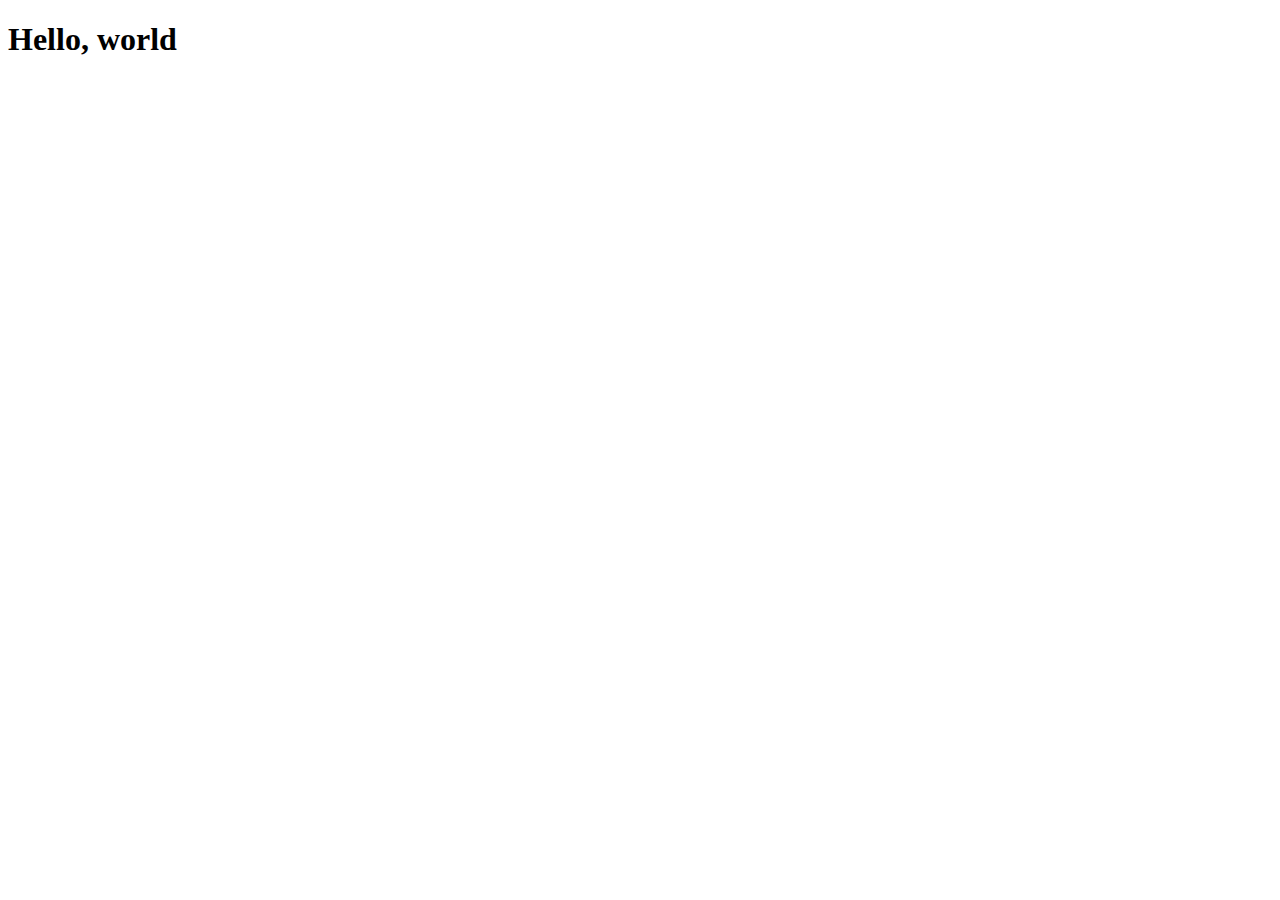
==== homepage.html @ e4113a8f "[HTML] homepage (#1) - First commit" ====
<!DOCTYPE html>
<html lang="en">
	<head>
		<meta charset="UTF-8" />
		<meta name="viewport" content="width=device-width, initial-scale=1.0" />
		<title>Homepage - REST Countries API Challenge</title>
	</head>
	<body>
		<h1>Hello, world</h1>
	</body>
</html>
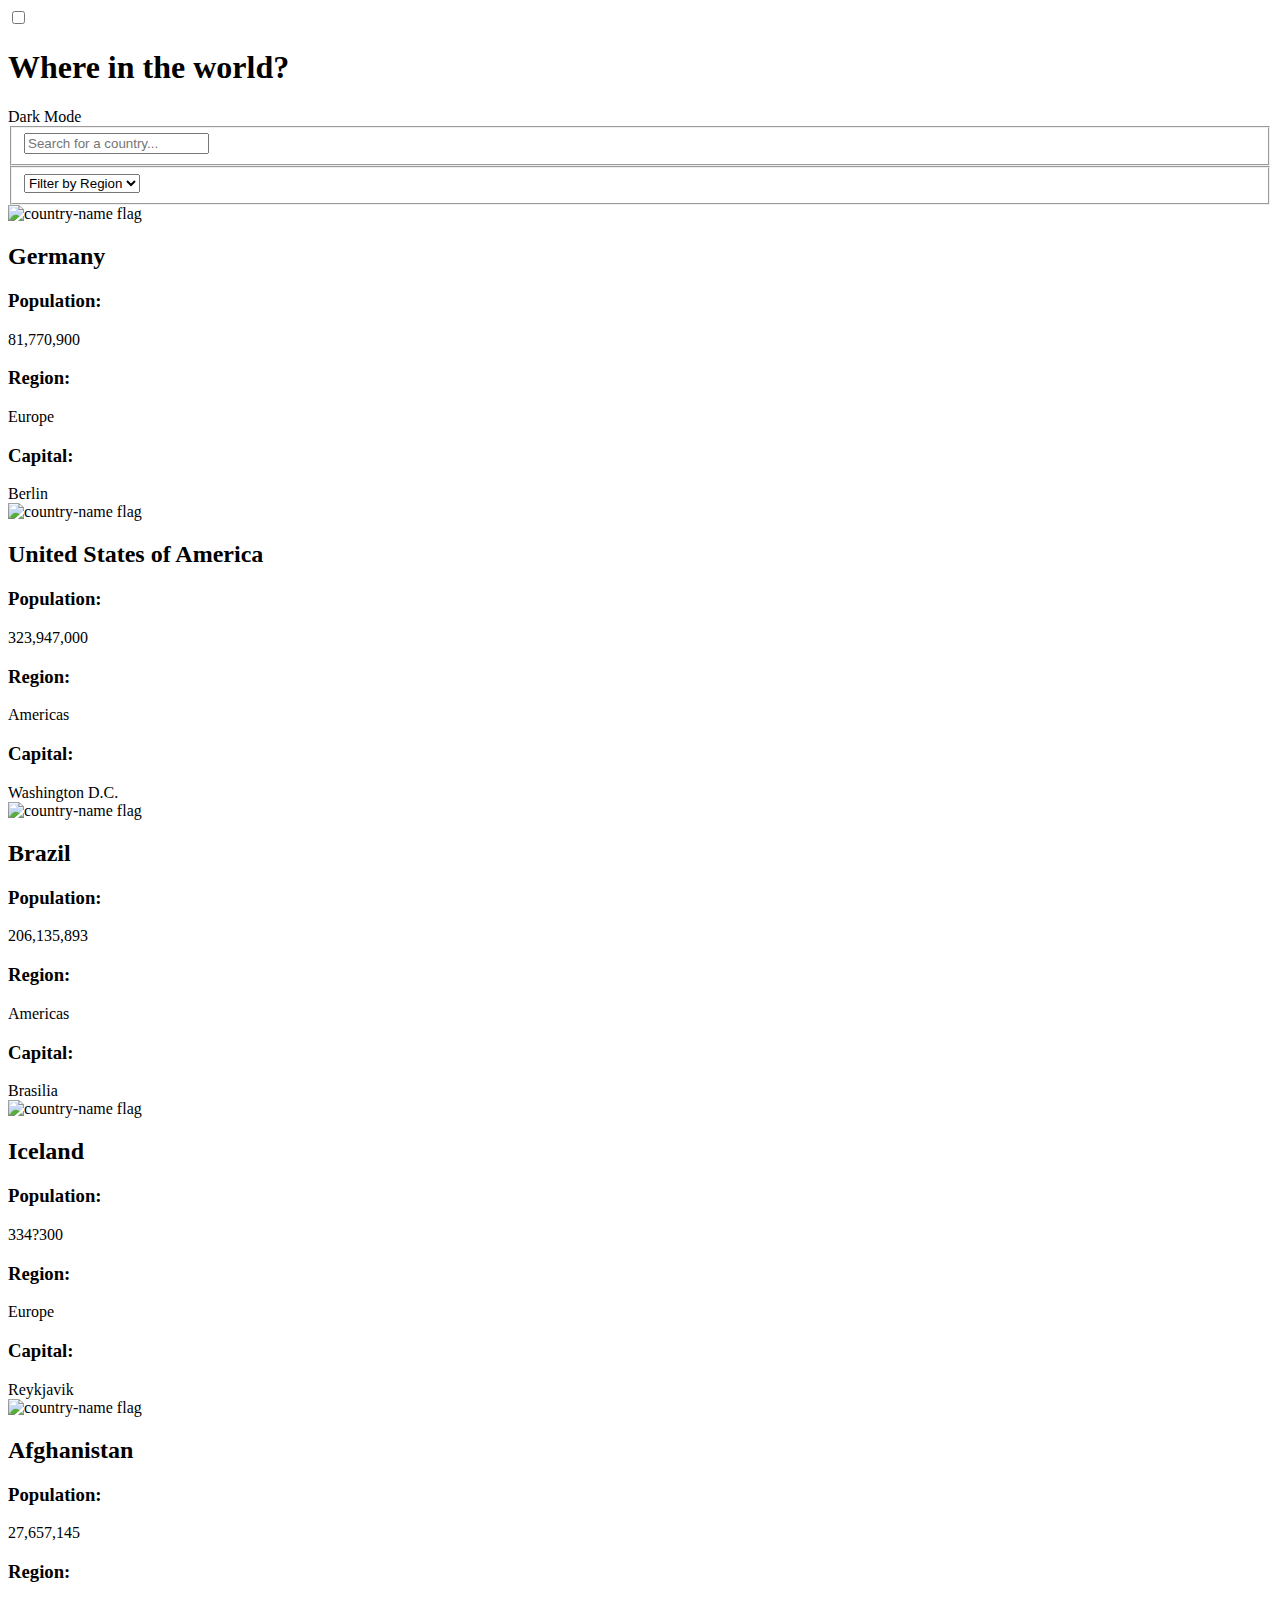
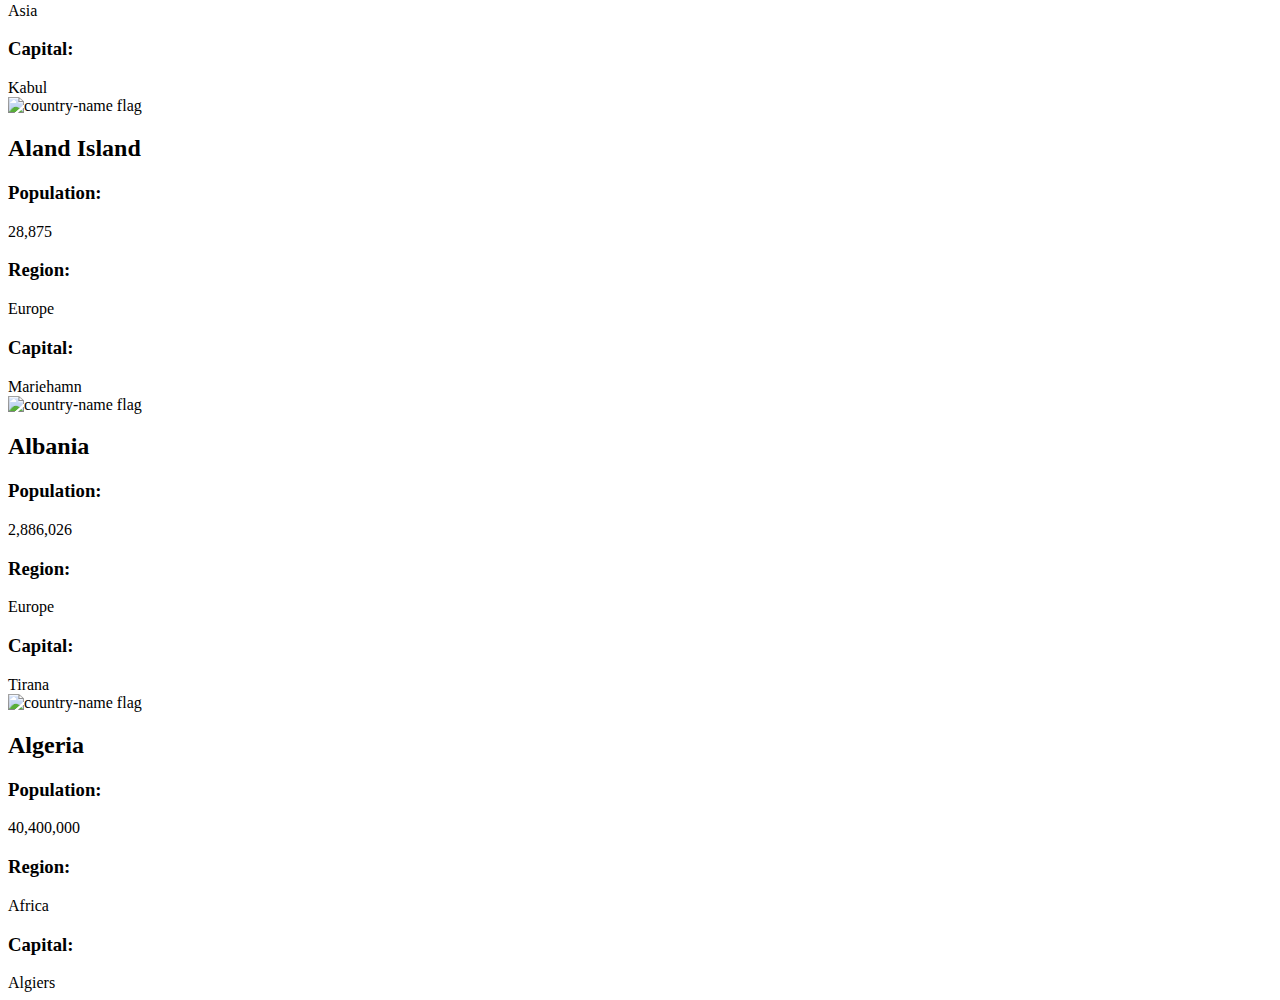
==== commit ff8aaf97: "[HTML] homepage (#1) - Basic structure" ====
--- a/homepage.html
+++ b/homepage.html
@@ -4,8 +4,218 @@
 		<meta charset="UTF-8" />
 		<meta name="viewport" content="width=device-width, initial-scale=1.0" />
 		<title>Homepage - REST Countries API Challenge</title>
+		<link
+			rel="stylesheet"
+			href="https://use.fontawesome.com/releases/v5.15.1/css/all.css"
+			integrity="sha384-vp86vTRFVJgpjF9jiIGPEEqYqlDwgyBgEF109VFjmqGmIY/Y4HV4d3Gp2irVfcrp"
+			crossorigin="anonymous"
+		/>
 	</head>
 	<body>
-		<h1>Hello, world</h1>
+		<input type="checkbox" name="theme" id="theme" />
+		<header>
+			<h1>Where in the world?</h1>
+			<span>
+				<label for="theme">
+					<i class="fas fa-moon"></i>
+					<i class="far fa-moon"></i>
+					Dark Mode
+				</label>
+			</span>
+		</header>
+
+		<main>
+			<form class="actions">
+				<fieldset class="actions__search">
+					<label for="search">
+						<i class="fas fa-search"></i>
+					</label>
+					<input
+						type="search"
+						placeholder="Search for a country..."
+					/>
+				</fieldset>
+				<fieldset class="actions__filter">
+					<select name="region">
+						<option value="" selected>Filter by Region</option>
+						<option value="africa">Africa</option>
+						<option value="america">America</option>
+						<option value="asia">Asia</option>
+						<option value="europe">Europe</option>
+						<option value="oceania">Oceania</option>
+					</select>
+				</fieldset>
+			</form>
+
+			<section class="countries">
+				<div class="country__container">
+					<img src="" alt="country-name flag" class="country__flag" />
+					<div class="country__details">
+						<h2 class="country__name">Germany</h2>
+						<div class="country__info__container">
+							<span class="country__info population">
+								<h3>Population:</h3>
+								81,770,900
+							</span>
+							<span class="country__info region">
+								<h3>Region:</h3>
+								Europe
+							</span>
+							<span class="country__info capital">
+								<h3>Capital:</h3>
+								Berlin
+							</span>
+						</div>
+					</div>
+				</div>
+
+				<div class="country__container">
+					<img src="" alt="country-name flag" class="country__flag" />
+					<div class="country__details">
+						<h2 class="country__name">United States of America</h2>
+						<div class="country__info__container">
+							<span class="country__info population">
+								<h3>Population:</h3>
+								323,947,000
+							</span>
+							<span class="country__info region">
+								<h3>Region:</h3>
+								Americas
+							</span>
+							<span class="country__info capital">
+								<h3>Capital:</h3>
+								Washington D.C.
+							</span>
+						</div>
+					</div>
+				</div>
+
+				<div class="country__container">
+					<img src="" alt="country-name flag" class="country__flag" />
+					<div class="country__details">
+						<h2 class="country__name">Brazil</h2>
+						<div class="country__info__container">
+							<span class="country__info population">
+								<h3>Population:</h3>
+								206,135,893
+							</span>
+							<span class="country__info region">
+								<h3>Region:</h3>
+								Americas
+							</span>
+							<span class="country__info capital">
+								<h3>Capital:</h3>
+								Brasilia
+							</span>
+						</div>
+					</div>
+				</div>
+
+				<div class="country__container">
+					<img src="" alt="country-name flag" class="country__flag" />
+					<div class="country__details">
+						<h2 class="country__name">Iceland</h2>
+						<div class="country__info__container">
+							<span class="country__info population">
+								<h3>Population:</h3>
+								334?300
+							</span>
+							<span class="country__info region">
+								<h3>Region:</h3>
+								Europe
+							</span>
+							<span class="country__info capital">
+								<h3>Capital:</h3>
+								Reykjavik
+							</span>
+						</div>
+					</div>
+				</div>
+
+				<div class="country__container">
+					<img src="" alt="country-name flag" class="country__flag" />
+					<div class="country__details">
+						<h2 class="country__name">Afghanistan</h2>
+						<div class="country__info__container">
+							<span class="country__info population">
+								<h3>Population:</h3>
+								27,657,145
+							</span>
+							<span class="country__info region">
+								<h3>Region:</h3>
+								Asia
+							</span>
+							<span class="country__info capital">
+								<h3>Capital:</h3>
+								Kabul
+							</span>
+						</div>
+					</div>
+				</div>
+
+				<div class="country__container">
+					<img src="" alt="country-name flag" class="country__flag" />
+					<div class="country__details">
+						<h2 class="country__name">Aland Island</h2>
+						<div class="country__info__container">
+							<span class="country__info population">
+								<h3>Population:</h3>
+								28,875
+							</span>
+							<span class="country__info region">
+								<h3>Region:</h3>
+								Europe
+							</span>
+							<span class="country__info capital">
+								<h3>Capital:</h3>
+								Mariehamn
+							</span>
+						</div>
+					</div>
+				</div>
+
+				<div class="country__container">
+					<img src="" alt="country-name flag" class="country__flag" />
+					<div class="country__details">
+						<h2 class="country__name">Albania</h2>
+						<div class="country__info__container">
+							<span class="country__info population">
+								<h3>Population:</h3>
+								2,886,026
+							</span>
+							<span class="country__info region">
+								<h3>Region:</h3>
+								Europe
+							</span>
+							<span class="country__info capital">
+								<h3>Capital:</h3>
+								Tirana
+							</span>
+						</div>
+					</div>
+				</div>
+
+				<div class="country__container">
+					<img src="" alt="country-name flag" class="country__flag" />
+					<div class="country__details">
+						<h2 class="country__name">Algeria</h2>
+						<div class="country__info__container">
+							<span class="country__info population">
+								<h3>Population:</h3>
+								40,400,000
+							</span>
+							<span class="country__info region">
+								<h3>Region:</h3>
+								Africa
+							</span>
+							<span class="country__info capital">
+								<h3>Capital:</h3>
+								Algiers
+							</span>
+						</div>
+					</div>
+				</div>
+			</section>
+		</main>
 	</body>
 </html>
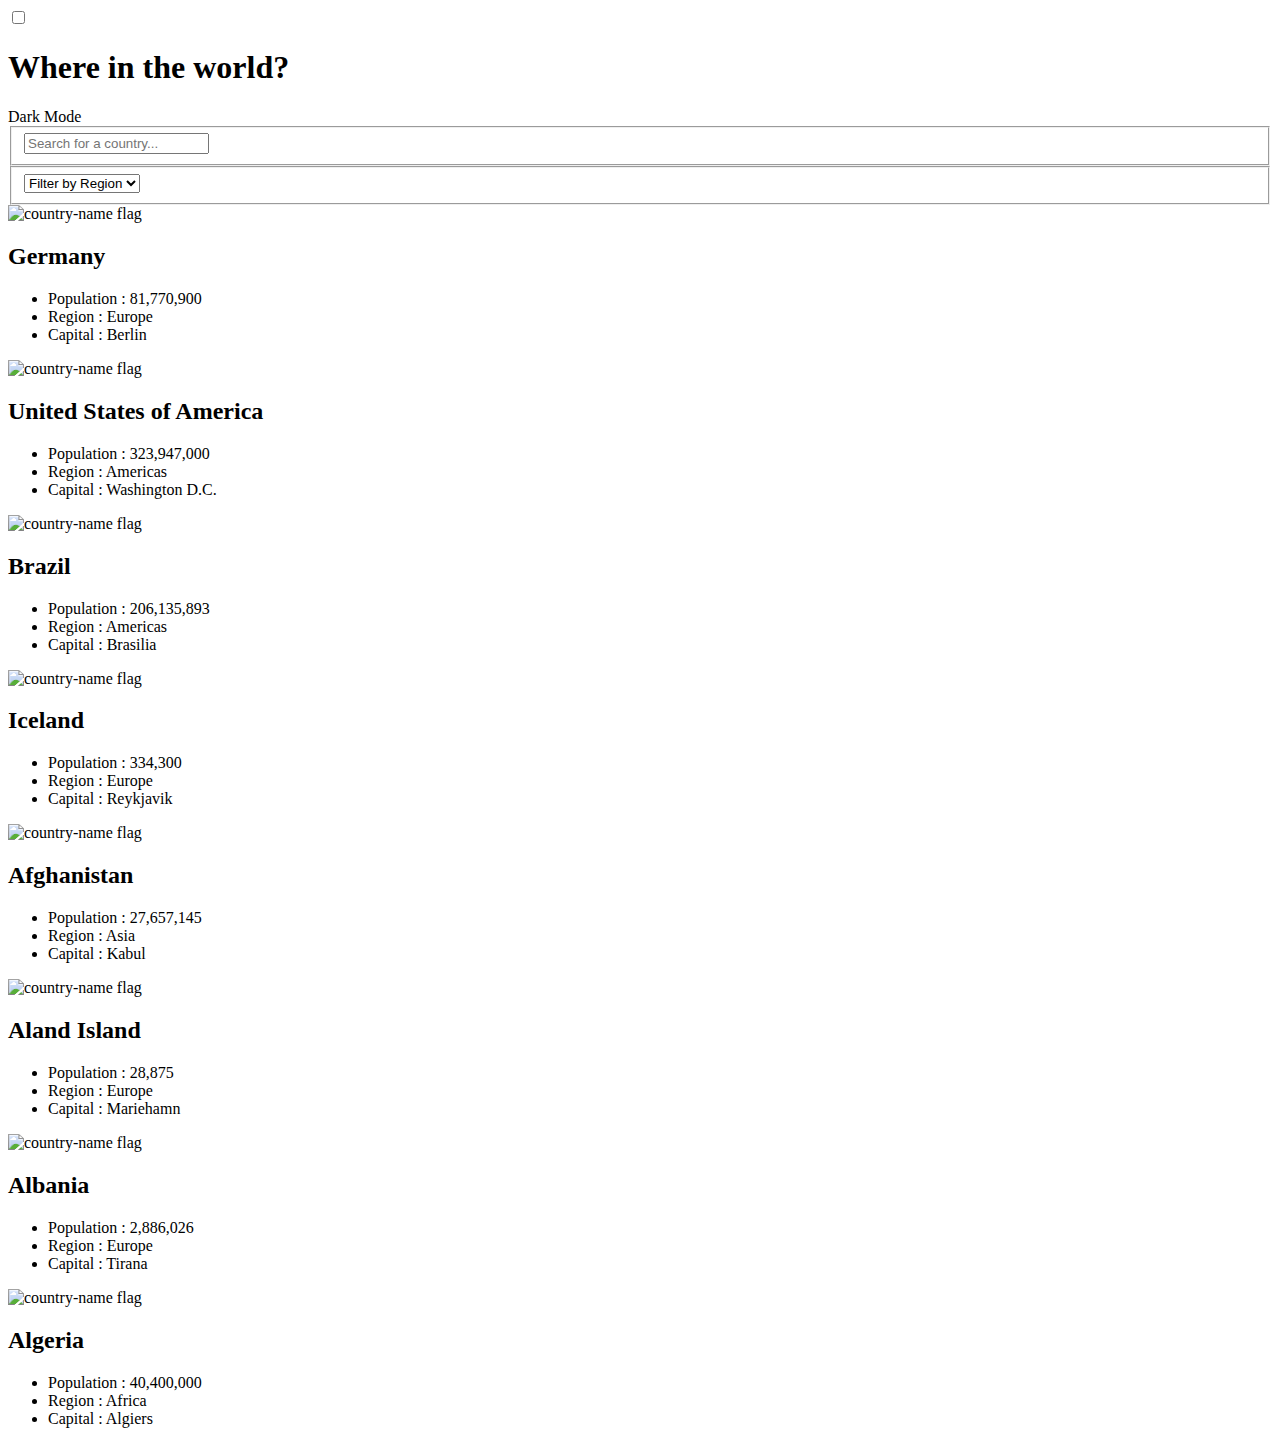
==== commit 3ab516fc: "[HTML] homepage (#1) - Fix issues and add consistency in html elements" ====
--- a/homepage.html
+++ b/homepage.html
@@ -52,20 +52,18 @@
 					<img src="" alt="country-name flag" class="country__flag" />
 					<div class="country__details">
 						<h2 class="country__name">Germany</h2>
-						<div class="country__info__container">
-							<span class="country__info population">
-								<h3>Population:</h3>
+						<ul class="country__info__list">
+							<li class="country__info population">
+								<span class="subtitle">Population :</span>
 								81,770,900
-							</span>
-							<span class="country__info region">
-								<h3>Region:</h3>
-								Europe
-							</span>
-							<span class="country__info capital">
-								<h3>Capital:</h3>
-								Berlin
-							</span>
-						</div>
+							</li>
+							<li class="country__info region">
+								<span class="subtitle">Region :</span> Europe
+							</li>
+							<li class="country__info capital">
+								<span class="subtitle">Capital :</span> Berlin
+							</li>
+						</ul>
 					</div>
 				</div>
 
@@ -73,20 +71,19 @@
 					<img src="" alt="country-name flag" class="country__flag" />
 					<div class="country__details">
 						<h2 class="country__name">United States of America</h2>
-						<div class="country__info__container">
-							<span class="country__info population">
-								<h3>Population:</h3>
+						<ul class="country__info__list">
+							<li class="country__info population">
+								<span class="subtitle">Population :</span>
 								323,947,000
-							</span>
-							<span class="country__info region">
-								<h3>Region:</h3>
-								Americas
-							</span>
-							<span class="country__info capital">
-								<h3>Capital:</h3>
+							</li>
+							<li class="country__info region">
+								<span class="subtitle">Region :</span> Americas
+							</li>
+							<li class="country__info capital">
+								<span class="subtitle">Capital :</span>
 								Washington D.C.
-							</span>
-						</div>
+							</li>
+						</ul>
 					</div>
 				</div>
 
@@ -94,20 +91,18 @@
 					<img src="" alt="country-name flag" class="country__flag" />
 					<div class="country__details">
 						<h2 class="country__name">Brazil</h2>
-						<div class="country__info__container">
-							<span class="country__info population">
-								<h3>Population:</h3>
+						<ul class="country__info__list">
+							<li class="country__info population">
+								<span class="subtitle">Population :</span>
 								206,135,893
-							</span>
-							<span class="country__info region">
-								<h3>Region:</h3>
-								Americas
-							</span>
-							<span class="country__info capital">
-								<h3>Capital:</h3>
-								Brasilia
-							</span>
-						</div>
+							</li>
+							<li class="country__info region">
+								<span class="subtitle">Region :</span> Americas
+							</li>
+							<li class="country__info capital">
+								<span class="subtitle">Capital :</span> Brasilia
+							</li>
+						</ul>
 					</div>
 				</div>
 
@@ -115,20 +110,19 @@
 					<img src="" alt="country-name flag" class="country__flag" />
 					<div class="country__details">
 						<h2 class="country__name">Iceland</h2>
-						<div class="country__info__container">
-							<span class="country__info population">
-								<h3>Population:</h3>
-								334?300
-							</span>
-							<span class="country__info region">
-								<h3>Region:</h3>
-								Europe
-							</span>
-							<span class="country__info capital">
-								<h3>Capital:</h3>
+						<ul class="country__info__list">
+							<li class="country__info population">
+								<span class="subtitle">Population :</span>
+								334,300
+							</li>
+							<li class="country__info region">
+								<span class="subtitle">Region :</span> Europe
+							</li>
+							<li class="country__info capital">
+								<span class="subtitle">Capital :</span>
 								Reykjavik
-							</span>
-						</div>
+							</li>
+						</ul>
 					</div>
 				</div>
 
@@ -136,20 +130,18 @@
 					<img src="" alt="country-name flag" class="country__flag" />
 					<div class="country__details">
 						<h2 class="country__name">Afghanistan</h2>
-						<div class="country__info__container">
-							<span class="country__info population">
-								<h3>Population:</h3>
+						<ul class="country__info__list">
+							<li class="country__info population">
+								<span class="subtitle">Population :</span>
 								27,657,145
-							</span>
-							<span class="country__info region">
-								<h3>Region:</h3>
-								Asia
-							</span>
-							<span class="country__info capital">
-								<h3>Capital:</h3>
-								Kabul
-							</span>
-						</div>
+							</li>
+							<li class="country__info region">
+								<span class="subtitle">Region :</span> Asia
+							</li>
+							<li class="country__info capital">
+								<span class="subtitle">Capital :</span> Kabul
+							</li>
+						</ul>
 					</div>
 				</div>
 
@@ -157,20 +149,19 @@
 					<img src="" alt="country-name flag" class="country__flag" />
 					<div class="country__details">
 						<h2 class="country__name">Aland Island</h2>
-						<div class="country__info__container">
-							<span class="country__info population">
-								<h3>Population:</h3>
+						<ul class="country__info__list">
+							<li class="country__info population">
+								<span class="subtitle">Population :</span>
 								28,875
-							</span>
-							<span class="country__info region">
-								<h3>Region:</h3>
-								Europe
-							</span>
-							<span class="country__info capital">
-								<h3>Capital:</h3>
+							</li>
+							<li class="country__info region">
+								<span class="subtitle">Region :</span> Europe
+							</li>
+							<li class="country__info capital">
+								<span class="subtitle">Capital :</span>
 								Mariehamn
-							</span>
-						</div>
+							</li>
+						</ul>
 					</div>
 				</div>
 
@@ -178,20 +169,18 @@
 					<img src="" alt="country-name flag" class="country__flag" />
 					<div class="country__details">
 						<h2 class="country__name">Albania</h2>
-						<div class="country__info__container">
-							<span class="country__info population">
-								<h3>Population:</h3>
+						<ul class="country__info__list">
+							<li class="country__info population">
+								<span class="subtitle">Population :</span>
 								2,886,026
-							</span>
-							<span class="country__info region">
-								<h3>Region:</h3>
-								Europe
-							</span>
-							<span class="country__info capital">
-								<h3>Capital:</h3>
-								Tirana
-							</span>
-						</div>
+							</li>
+							<li class="country__info region">
+								<span class="subtitle">Region :</span> Europe
+							</li>
+							<li class="country__info capital">
+								<span class="subtitle">Capital :</span> Tirana
+							</li>
+						</ul>
 					</div>
 				</div>
 
@@ -199,20 +188,18 @@
 					<img src="" alt="country-name flag" class="country__flag" />
 					<div class="country__details">
 						<h2 class="country__name">Algeria</h2>
-						<div class="country__info__container">
-							<span class="country__info population">
-								<h3>Population:</h3>
+						<ul class="country__info__list">
+							<li class="country__info population">
+								<span class="subtitle">Population :</span>
 								40,400,000
-							</span>
-							<span class="country__info region">
-								<h3>Region:</h3>
-								Africa
-							</span>
-							<span class="country__info capital">
-								<h3>Capital:</h3>
-								Algiers
-							</span>
-						</div>
+							</li>
+							<li class="country__info region">
+								<span class="subtitle">Region :</span> Africa
+							</li>
+							<li class="country__info capital">
+								<span class="subtitle">Capital :</span> Algiers
+							</li>
+						</ul>
 					</div>
 				</div>
 			</section>
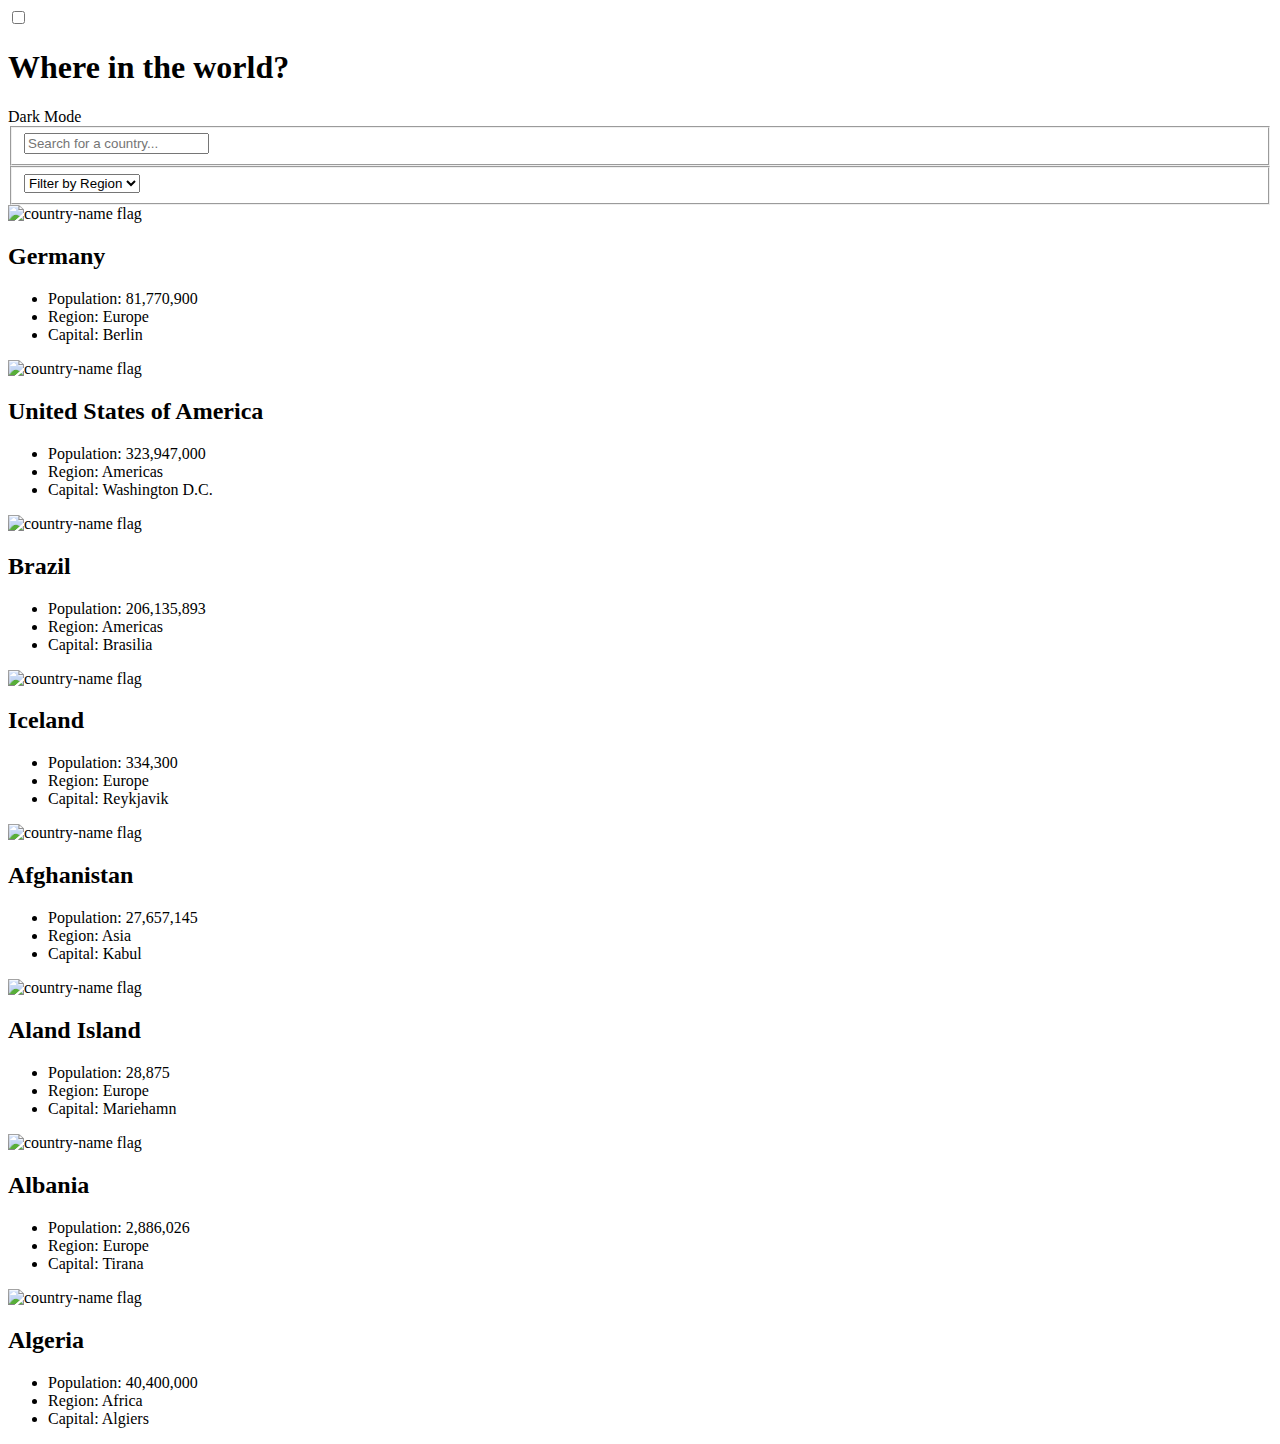
==== commit 9c1176ed: "[HTML] homepage (#1) - Fix spaces in lists" ====
--- a/homepage.html
+++ b/homepage.html
@@ -54,14 +54,14 @@
 						<h2 class="country__name">Germany</h2>
 						<ul class="country__info__list">
 							<li class="country__info population">
-								<span class="subtitle">Population :</span>
+								<span class="subtitle">Population: </span>
 								81,770,900
 							</li>
 							<li class="country__info region">
-								<span class="subtitle">Region :</span> Europe
-							</li>
-							<li class="country__info capital">
-								<span class="subtitle">Capital :</span> Berlin
+								<span class="subtitle">Region: </span> Europe
+							</li>
+							<li class="country__info capital">
+								<span class="subtitle">Capital: </span> Berlin
 							</li>
 						</ul>
 					</div>
@@ -73,14 +73,14 @@
 						<h2 class="country__name">United States of America</h2>
 						<ul class="country__info__list">
 							<li class="country__info population">
-								<span class="subtitle">Population :</span>
+								<span class="subtitle">Population: </span>
 								323,947,000
 							</li>
 							<li class="country__info region">
-								<span class="subtitle">Region :</span> Americas
-							</li>
-							<li class="country__info capital">
-								<span class="subtitle">Capital :</span>
+								<span class="subtitle">Region: </span> Americas
+							</li>
+							<li class="country__info capital">
+								<span class="subtitle">Capital: </span>
 								Washington D.C.
 							</li>
 						</ul>
@@ -93,14 +93,14 @@
 						<h2 class="country__name">Brazil</h2>
 						<ul class="country__info__list">
 							<li class="country__info population">
-								<span class="subtitle">Population :</span>
+								<span class="subtitle">Population: </span>
 								206,135,893
 							</li>
 							<li class="country__info region">
-								<span class="subtitle">Region :</span> Americas
-							</li>
-							<li class="country__info capital">
-								<span class="subtitle">Capital :</span> Brasilia
+								<span class="subtitle">Region: </span> Americas
+							</li>
+							<li class="country__info capital">
+								<span class="subtitle">Capital: </span> Brasilia
 							</li>
 						</ul>
 					</div>
@@ -112,14 +112,14 @@
 						<h2 class="country__name">Iceland</h2>
 						<ul class="country__info__list">
 							<li class="country__info population">
-								<span class="subtitle">Population :</span>
+								<span class="subtitle">Population: </span>
 								334,300
 							</li>
 							<li class="country__info region">
-								<span class="subtitle">Region :</span> Europe
-							</li>
-							<li class="country__info capital">
-								<span class="subtitle">Capital :</span>
+								<span class="subtitle">Region: </span> Europe
+							</li>
+							<li class="country__info capital">
+								<span class="subtitle">Capital: </span>
 								Reykjavik
 							</li>
 						</ul>
@@ -132,14 +132,14 @@
 						<h2 class="country__name">Afghanistan</h2>
 						<ul class="country__info__list">
 							<li class="country__info population">
-								<span class="subtitle">Population :</span>
+								<span class="subtitle">Population: </span>
 								27,657,145
 							</li>
 							<li class="country__info region">
-								<span class="subtitle">Region :</span> Asia
-							</li>
-							<li class="country__info capital">
-								<span class="subtitle">Capital :</span> Kabul
+								<span class="subtitle">Region: </span> Asia
+							</li>
+							<li class="country__info capital">
+								<span class="subtitle">Capital: </span> Kabul
 							</li>
 						</ul>
 					</div>
@@ -151,14 +151,14 @@
 						<h2 class="country__name">Aland Island</h2>
 						<ul class="country__info__list">
 							<li class="country__info population">
-								<span class="subtitle">Population :</span>
+								<span class="subtitle">Population: </span>
 								28,875
 							</li>
 							<li class="country__info region">
-								<span class="subtitle">Region :</span> Europe
-							</li>
-							<li class="country__info capital">
-								<span class="subtitle">Capital :</span>
+								<span class="subtitle">Region: </span> Europe
+							</li>
+							<li class="country__info capital">
+								<span class="subtitle">Capital: </span>
 								Mariehamn
 							</li>
 						</ul>
@@ -171,14 +171,14 @@
 						<h2 class="country__name">Albania</h2>
 						<ul class="country__info__list">
 							<li class="country__info population">
-								<span class="subtitle">Population :</span>
+								<span class="subtitle">Population: </span>
 								2,886,026
 							</li>
 							<li class="country__info region">
-								<span class="subtitle">Region :</span> Europe
-							</li>
-							<li class="country__info capital">
-								<span class="subtitle">Capital :</span> Tirana
+								<span class="subtitle">Region: </span> Europe
+							</li>
+							<li class="country__info capital">
+								<span class="subtitle">Capital: </span> Tirana
 							</li>
 						</ul>
 					</div>
@@ -190,14 +190,14 @@
 						<h2 class="country__name">Algeria</h2>
 						<ul class="country__info__list">
 							<li class="country__info population">
-								<span class="subtitle">Population :</span>
+								<span class="subtitle">Population: </span>
 								40,400,000
 							</li>
 							<li class="country__info region">
-								<span class="subtitle">Region :</span> Africa
-							</li>
-							<li class="country__info capital">
-								<span class="subtitle">Capital :</span> Algiers
+								<span class="subtitle">Region: </span> Africa
+							</li>
+							<li class="country__info capital">
+								<span class="subtitle">Capital: </span> Algiers
 							</li>
 						</ul>
 					</div>
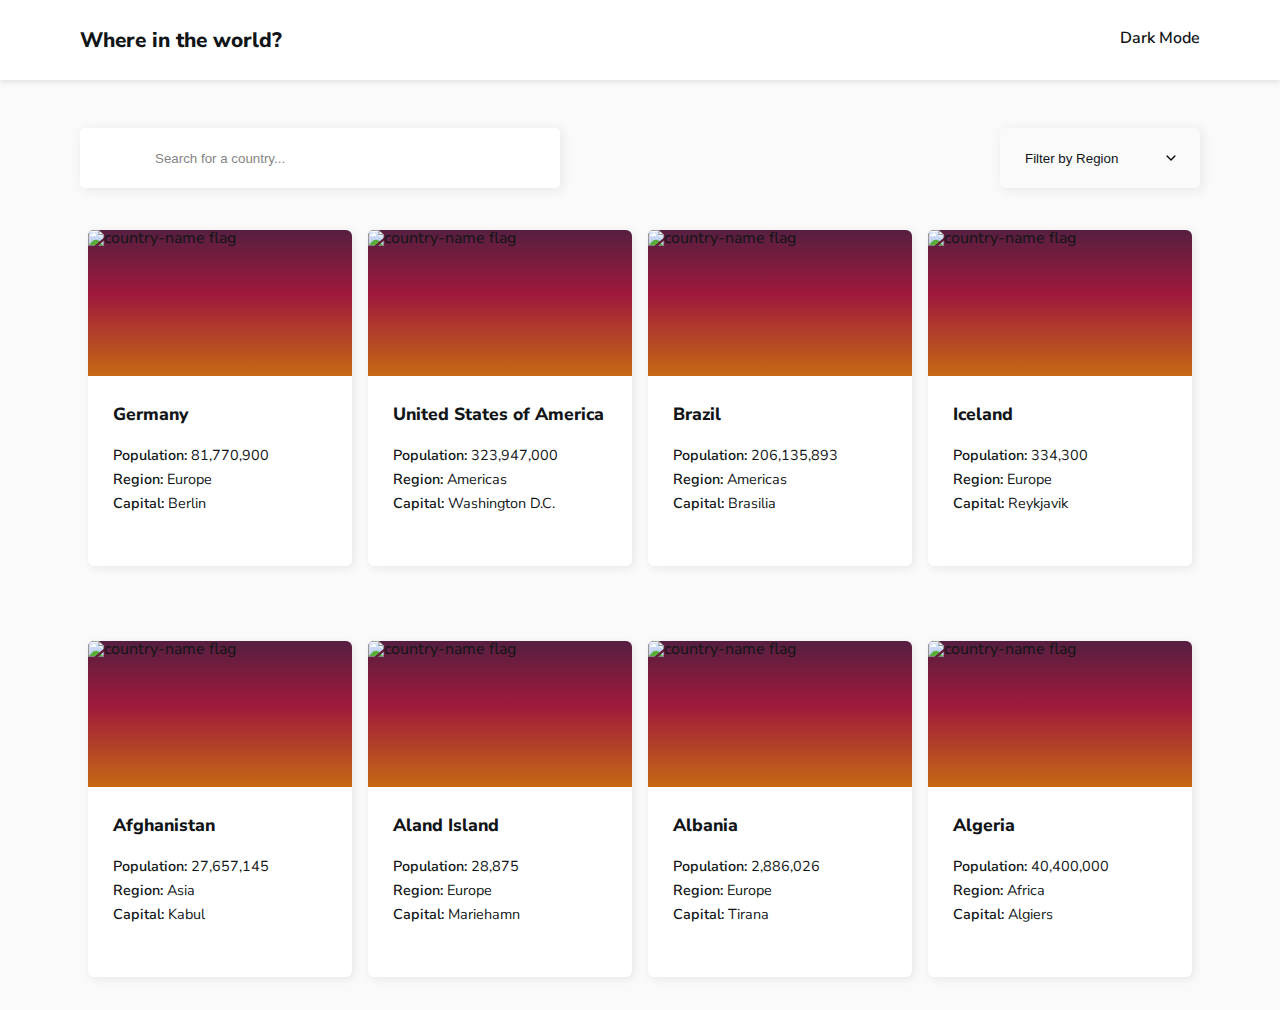
==== commit 7c2e983e: "[CSS] homepage (#3) - Basic css styles and reset css" ====
--- a/homepage.html
+++ b/homepage.html
@@ -1,208 +1,210 @@
 <!DOCTYPE html>
 <html lang="en">
-	<head>
-		<meta charset="UTF-8" />
-		<meta name="viewport" content="width=device-width, initial-scale=1.0" />
-		<title>Homepage - REST Countries API Challenge</title>
-		<link
-			rel="stylesheet"
-			href="https://use.fontawesome.com/releases/v5.15.1/css/all.css"
-			integrity="sha384-vp86vTRFVJgpjF9jiIGPEEqYqlDwgyBgEF109VFjmqGmIY/Y4HV4d3Gp2irVfcrp"
-			crossorigin="anonymous"
-		/>
-	</head>
-	<body>
-		<input type="checkbox" name="theme" id="theme" />
-		<header>
-			<h1>Where in the world?</h1>
-			<span>
-				<label for="theme">
-					<i class="fas fa-moon"></i>
-					<i class="far fa-moon"></i>
-					Dark Mode
-				</label>
-			</span>
-		</header>
-
-		<main>
-			<form class="actions">
-				<fieldset class="actions__search">
-					<label for="search">
-						<i class="fas fa-search"></i>
-					</label>
-					<input
-						type="search"
-						placeholder="Search for a country..."
-					/>
-				</fieldset>
-				<fieldset class="actions__filter">
-					<select name="region">
-						<option value="" selected>Filter by Region</option>
-						<option value="africa">Africa</option>
-						<option value="america">America</option>
-						<option value="asia">Asia</option>
-						<option value="europe">Europe</option>
-						<option value="oceania">Oceania</option>
-					</select>
-				</fieldset>
-			</form>
-
-			<section class="countries">
-				<div class="country__container">
-					<img src="" alt="country-name flag" class="country__flag" />
-					<div class="country__details">
-						<h2 class="country__name">Germany</h2>
-						<ul class="country__info__list">
-							<li class="country__info population">
-								<span class="subtitle">Population: </span>
-								81,770,900
-							</li>
-							<li class="country__info region">
-								<span class="subtitle">Region: </span> Europe
-							</li>
-							<li class="country__info capital">
-								<span class="subtitle">Capital: </span> Berlin
-							</li>
-						</ul>
-					</div>
-				</div>
-
-				<div class="country__container">
-					<img src="" alt="country-name flag" class="country__flag" />
-					<div class="country__details">
-						<h2 class="country__name">United States of America</h2>
-						<ul class="country__info__list">
-							<li class="country__info population">
-								<span class="subtitle">Population: </span>
-								323,947,000
-							</li>
-							<li class="country__info region">
-								<span class="subtitle">Region: </span> Americas
-							</li>
-							<li class="country__info capital">
-								<span class="subtitle">Capital: </span>
-								Washington D.C.
-							</li>
-						</ul>
-					</div>
-				</div>
-
-				<div class="country__container">
-					<img src="" alt="country-name flag" class="country__flag" />
-					<div class="country__details">
-						<h2 class="country__name">Brazil</h2>
-						<ul class="country__info__list">
-							<li class="country__info population">
-								<span class="subtitle">Population: </span>
-								206,135,893
-							</li>
-							<li class="country__info region">
-								<span class="subtitle">Region: </span> Americas
-							</li>
-							<li class="country__info capital">
-								<span class="subtitle">Capital: </span> Brasilia
-							</li>
-						</ul>
-					</div>
-				</div>
-
-				<div class="country__container">
-					<img src="" alt="country-name flag" class="country__flag" />
-					<div class="country__details">
-						<h2 class="country__name">Iceland</h2>
-						<ul class="country__info__list">
-							<li class="country__info population">
-								<span class="subtitle">Population: </span>
-								334,300
-							</li>
-							<li class="country__info region">
-								<span class="subtitle">Region: </span> Europe
-							</li>
-							<li class="country__info capital">
-								<span class="subtitle">Capital: </span>
-								Reykjavik
-							</li>
-						</ul>
-					</div>
-				</div>
-
-				<div class="country__container">
-					<img src="" alt="country-name flag" class="country__flag" />
-					<div class="country__details">
-						<h2 class="country__name">Afghanistan</h2>
-						<ul class="country__info__list">
-							<li class="country__info population">
-								<span class="subtitle">Population: </span>
-								27,657,145
-							</li>
-							<li class="country__info region">
-								<span class="subtitle">Region: </span> Asia
-							</li>
-							<li class="country__info capital">
-								<span class="subtitle">Capital: </span> Kabul
-							</li>
-						</ul>
-					</div>
-				</div>
-
-				<div class="country__container">
-					<img src="" alt="country-name flag" class="country__flag" />
-					<div class="country__details">
-						<h2 class="country__name">Aland Island</h2>
-						<ul class="country__info__list">
-							<li class="country__info population">
-								<span class="subtitle">Population: </span>
-								28,875
-							</li>
-							<li class="country__info region">
-								<span class="subtitle">Region: </span> Europe
-							</li>
-							<li class="country__info capital">
-								<span class="subtitle">Capital: </span>
-								Mariehamn
-							</li>
-						</ul>
-					</div>
-				</div>
-
-				<div class="country__container">
-					<img src="" alt="country-name flag" class="country__flag" />
-					<div class="country__details">
-						<h2 class="country__name">Albania</h2>
-						<ul class="country__info__list">
-							<li class="country__info population">
-								<span class="subtitle">Population: </span>
-								2,886,026
-							</li>
-							<li class="country__info region">
-								<span class="subtitle">Region: </span> Europe
-							</li>
-							<li class="country__info capital">
-								<span class="subtitle">Capital: </span> Tirana
-							</li>
-						</ul>
-					</div>
-				</div>
-
-				<div class="country__container">
-					<img src="" alt="country-name flag" class="country__flag" />
-					<div class="country__details">
-						<h2 class="country__name">Algeria</h2>
-						<ul class="country__info__list">
-							<li class="country__info population">
-								<span class="subtitle">Population: </span>
-								40,400,000
-							</li>
-							<li class="country__info region">
-								<span class="subtitle">Region: </span> Africa
-							</li>
-							<li class="country__info capital">
-								<span class="subtitle">Capital: </span> Algiers
-							</li>
-						</ul>
-					</div>
-				</div>
-			</section>
-		</main>
-	</body>
+    <head>
+        <meta charset="UTF-8" />
+        <meta name="viewport" content="width=device-width, initial-scale=1.0" />
+        <title>Homepage - REST Countries API Challenge</title>
+        <link
+            rel="stylesheet"
+            href="https://use.fontawesome.com/releases/v5.15.1/css/all.css"
+            integrity="sha384-vp86vTRFVJgpjF9jiIGPEEqYqlDwgyBgEF109VFjmqGmIY/Y4HV4d3Gp2irVfcrp"
+            crossorigin="anonymous"
+        />
+        <link rel="stylesheet" href="./css/reset.css" />
+        <link rel="stylesheet" href="./css/homepage.css" />
+    </head>
+    <body>
+        <input type="checkbox" name="theme" id="theme" />
+        <header>
+            <h1>Where in the world?</h1>
+            <span>
+                <label for="theme">
+                    <i class="fas fa-moon"></i>
+                    <i class="far fa-moon"></i>
+                    Dark Mode
+                </label>
+            </span>
+        </header>
+
+        <main>
+            <form class="actions">
+                <fieldset class="actions__search">
+                    <label for="search">
+                        <i class="fas fa-search"></i>
+                    </label>
+                    <input
+                        type="search"
+                        placeholder="Search for a country..."
+                    />
+                </fieldset>
+                <fieldset class="actions__filter">
+                    <select name="region">
+                        <option value="" selected>Filter by Region</option>
+                        <option value="africa">Africa</option>
+                        <option value="america">America</option>
+                        <option value="asia">Asia</option>
+                        <option value="europe">Europe</option>
+                        <option value="oceania">Oceania</option>
+                    </select>
+                </fieldset>
+            </form>
+
+            <section class="countries">
+                <div class="country__container">
+                    <img src="" alt="country-name flag" class="country__flag" />
+                    <div class="country__details">
+                        <h2 class="country__name">Germany</h2>
+                        <ul class="country__info__list">
+                            <li class="country__info population">
+                                <span class="subtitle">Population: </span>
+                                81,770,900
+                            </li>
+                            <li class="country__info region">
+                                <span class="subtitle">Region: </span> Europe
+                            </li>
+                            <li class="country__info capital">
+                                <span class="subtitle">Capital: </span> Berlin
+                            </li>
+                        </ul>
+                    </div>
+                </div>
+
+                <div class="country__container">
+                    <img src="" alt="country-name flag" class="country__flag" />
+                    <div class="country__details">
+                        <h2 class="country__name">United States of America</h2>
+                        <ul class="country__info__list">
+                            <li class="country__info population">
+                                <span class="subtitle">Population: </span>
+                                323,947,000
+                            </li>
+                            <li class="country__info region">
+                                <span class="subtitle">Region: </span> Americas
+                            </li>
+                            <li class="country__info capital">
+                                <span class="subtitle">Capital: </span>
+                                Washington D.C.
+                            </li>
+                        </ul>
+                    </div>
+                </div>
+
+                <div class="country__container">
+                    <img src="" alt="country-name flag" class="country__flag" />
+                    <div class="country__details">
+                        <h2 class="country__name">Brazil</h2>
+                        <ul class="country__info__list">
+                            <li class="country__info population">
+                                <span class="subtitle">Population: </span>
+                                206,135,893
+                            </li>
+                            <li class="country__info region">
+                                <span class="subtitle">Region: </span> Americas
+                            </li>
+                            <li class="country__info capital">
+                                <span class="subtitle">Capital: </span> Brasilia
+                            </li>
+                        </ul>
+                    </div>
+                </div>
+
+                <div class="country__container">
+                    <img src="" alt="country-name flag" class="country__flag" />
+                    <div class="country__details">
+                        <h2 class="country__name">Iceland</h2>
+                        <ul class="country__info__list">
+                            <li class="country__info population">
+                                <span class="subtitle">Population: </span>
+                                334,300
+                            </li>
+                            <li class="country__info region">
+                                <span class="subtitle">Region: </span> Europe
+                            </li>
+                            <li class="country__info capital">
+                                <span class="subtitle">Capital: </span>
+                                Reykjavik
+                            </li>
+                        </ul>
+                    </div>
+                </div>
+
+                <div class="country__container">
+                    <img src="" alt="country-name flag" class="country__flag" />
+                    <div class="country__details">
+                        <h2 class="country__name">Afghanistan</h2>
+                        <ul class="country__info__list">
+                            <li class="country__info population">
+                                <span class="subtitle">Population: </span>
+                                27,657,145
+                            </li>
+                            <li class="country__info region">
+                                <span class="subtitle">Region: </span> Asia
+                            </li>
+                            <li class="country__info capital">
+                                <span class="subtitle">Capital: </span> Kabul
+                            </li>
+                        </ul>
+                    </div>
+                </div>
+
+                <div class="country__container">
+                    <img src="" alt="country-name flag" class="country__flag" />
+                    <div class="country__details">
+                        <h2 class="country__name">Aland Island</h2>
+                        <ul class="country__info__list">
+                            <li class="country__info population">
+                                <span class="subtitle">Population: </span>
+                                28,875
+                            </li>
+                            <li class="country__info region">
+                                <span class="subtitle">Region: </span> Europe
+                            </li>
+                            <li class="country__info capital">
+                                <span class="subtitle">Capital: </span>
+                                Mariehamn
+                            </li>
+                        </ul>
+                    </div>
+                </div>
+
+                <div class="country__container">
+                    <img src="" alt="country-name flag" class="country__flag" />
+                    <div class="country__details">
+                        <h2 class="country__name">Albania</h2>
+                        <ul class="country__info__list">
+                            <li class="country__info population">
+                                <span class="subtitle">Population: </span>
+                                2,886,026
+                            </li>
+                            <li class="country__info region">
+                                <span class="subtitle">Region: </span> Europe
+                            </li>
+                            <li class="country__info capital">
+                                <span class="subtitle">Capital: </span> Tirana
+                            </li>
+                        </ul>
+                    </div>
+                </div>
+
+                <div class="country__container">
+                    <img src="" alt="country-name flag" class="country__flag" />
+                    <div class="country__details">
+                        <h2 class="country__name">Algeria</h2>
+                        <ul class="country__info__list">
+                            <li class="country__info population">
+                                <span class="subtitle">Population: </span>
+                                40,400,000
+                            </li>
+                            <li class="country__info region">
+                                <span class="subtitle">Region: </span> Africa
+                            </li>
+                            <li class="country__info capital">
+                                <span class="subtitle">Capital: </span> Algiers
+                            </li>
+                        </ul>
+                    </div>
+                </div>
+            </section>
+        </main>
+    </body>
 </html>
--- a/css/homepage.css
+++ b/css/homepage.css
@@ -0,0 +1,251 @@
+@import url("https://fonts.googleapis.com/css2?family=Nunito+Sans:wght@300;600;800&display=swap");
+
+/* ----- COLORS ----- */
+:root {
+    --light-mode-elements: hsl(0, 0%, 100%);
+    --light-mode-background: hsl(0, 0%, 98%);
+    --light-mode-text: hsl(200, 15%, 8%);
+    --light-mode-input: hsl(0, 0%, 52%);
+    --light-shadow: #e7e7e7;
+    --dark-mode-elements: hsl(209, 23%, 22%);
+    --dark-mode-background: hsl(207, 26%, 17%);
+    --dark-mode-text: hsl(0, 0%, 100%);
+    --dark-shadow: #17171745;
+}
+
+/* ----- GENERAL ----- */
+body {
+    font-family: "Nunito Sans", sans-serif;
+    background-color: var(--light-mode-background);
+}
+#theme {
+    display: none;
+}
+
+/* ----- HEADER ----- */
+header {
+    display: flex;
+    justify-content: space-between;
+    height: 80px;
+    margin: auto;
+    background-color: var(--light-mode-elements);
+    color: var(--light-mode-text);
+    box-shadow: 0px 3px 4px var(--light-shadow);
+}
+header h1 {
+    padding: 34px 0 0 16px;
+    font-size: 1rem;
+    font-weight: 800;
+}
+header span {
+    padding: 34px 16px 0 0;
+}
+header i {
+    margin-right: 5px;
+}
+header .fas {
+    display: none;
+}
+header label {
+    cursor: pointer;
+    font-weight: normal;
+}
+@media screen and (min-width: 768px) {
+    header {
+        max-width: 1440px;
+    }
+    header h1 {
+        padding: 30px 0 0 80px;
+        font-size: 1.3rem;
+    }
+    header span {
+        padding: 30px 80px 0 0;
+    }
+    header label {
+        font-weight: 600;
+    }
+}
+
+/* ----- MAIN ----- */
+main {
+    color: var(--light-mode-text);
+    min-height: 100vh;
+    max-width: 1440px;
+    margin: auto;
+    padding-bottom: 30px;
+}
+.actions {
+    display: flex;
+    flex-direction: column;
+    justify-content: space-between;
+    height: 150px;
+    color: var(--light-mode-input);
+    padding: 0 16px;
+}
+.actions__search {
+    position: relative;
+    padding: 24px 0;
+}
+.actions__search label {
+    position: absolute;
+    top: 40px;
+    left: 36px;
+    font-size: 1rem;
+}
+.actions__search input,
+.actions__filter select {
+    border: none;
+    height: 48px;
+    box-shadow: 2px 2px 11px var(--light-shadow);
+    border-radius: 5px;
+}
+.actions__search input {
+    width: 100%;
+    max-width: 480px;
+    padding: 0 20px 0 75px;
+}
+.actions__search input::placeholder {
+    color: var(--light-mode-input);
+}
+.actions__filter select {
+    width: 200px;
+    padding-left: 25px;
+    padding-right: 20px;
+    outline: none;
+    appearance: none; /* Remove default arrow */
+    background: url(../images/chevron-down-outline.svg) 88% / 7% no-repeat;
+    color: var(--light-mode-text);
+}
+
+.actions__filter select::-ms-expand {
+    display: none; /* Hide the default arrow in Internet Explorer 10 and Internet Explorer 11 */
+}
+
+.countries {
+    margin: 32px auto;
+    height: 100%;
+    display: grid;
+    grid-template-columns: 1fr;
+    grid-template-rows: auto;
+    justify-items: center;
+    row-gap: 40px;
+}
+.country__container {
+    height: 336px;
+    width: 264px;
+    border-radius: 6px;
+    background-color: var(--light-mode-elements);
+    box-shadow: 2px 2px 9px var(--light-shadow);
+    display: flex;
+    flex-direction: column;
+}
+.country__flag {
+    background: linear-gradient(#561f40 0%, #9f193c 44%, #c66914 100%);
+    height: 160px;
+    border-radius: 6px 6px 0 0;
+    margin-bottom: 30px;
+}
+.country__details {
+    height: 176px;
+    padding: 0 25px;
+}
+.country__name {
+    font-size: 1.1rem;
+    font-weight: 800;
+}
+.country__info__list {
+    margin-top: 20px;
+    line-height: 24px;
+    font-size: 0.9rem;
+}
+.subtitle {
+    font-weight: 600;
+}
+
+@media screen and (min-width: 768px) {
+    .countries {
+        grid-template-columns: repeat(2, 1fr);
+    }
+}
+@media screen and (min-width: 980px) {
+    .actions {
+        flex-direction: row;
+        padding: 0;
+    }
+    .actions__search {
+        padding: 48px 0 48px 80px;
+    }
+    .actions__search label {
+        top: 69px;
+        left: 110px;
+        font-size: 1.2rem;
+    }
+    .actions__search input,
+    .actions__filter select {
+        height: 60px;
+    }
+    .actions__search input {
+        width: 480px;
+    }
+    .actions__filter {
+        padding: 48px 80px 48px 0;
+    }
+    .countries {
+        margin: 0 80px;
+        grid-template-columns: repeat(3, 1fr);
+        column-gap: auto;
+        row-gap: 75px;
+    }
+}
+@media screen and (min-width: 1260px) {
+    .countries {
+        grid-template-columns: repeat(4, 1fr);
+    }
+}
+@media screen and (min-width: 1440px) {
+    .countries {
+        column-gap: 74px;
+    }
+}
+
+/* -------------------- */
+/* ----- DARKMODE ----- */
+/* -------------------- */
+#theme:checked ~ header,
+#theme:checked ~ main,
+#theme:checked ~ main .actions,
+#theme:checked ~ main input::placeholder,
+#theme:checked ~ main input,
+#theme:checked ~ main select {
+    color: var(--dark-mode-text);
+}
+#theme:checked ~ header,
+#theme:checked ~ main input,
+#theme:checked ~ main select,
+#theme:checked ~ main .country__container {
+    background-color: var(--dark-mode-elements);
+}
+
+#theme:checked ~ header .fas {
+    display: inline-block;
+}
+#theme:checked ~ header .far {
+    display: none;
+}
+#theme:checked ~ header {
+    box-shadow: 0px 3px 4px var(--dark-shadow);
+}
+
+#theme:checked ~ main {
+    background-color: var(--dark-mode-background);
+    box-shadow: inset 0px 3px 11px var(--dark-shadow);
+}
+#theme:checked ~ main input,
+#theme:checked ~ main select,
+#theme:checked ~ main .country__container {
+    box-shadow: 2px 2px 10px 1px var(--dark-shadow);
+}
+#theme:checked ~ main .actions__filter select {
+    background: url(../images/chevron-down-outline-white.svg) 88% / 7% no-repeat;
+    background-color: var(--dark-mode-elements);
+}
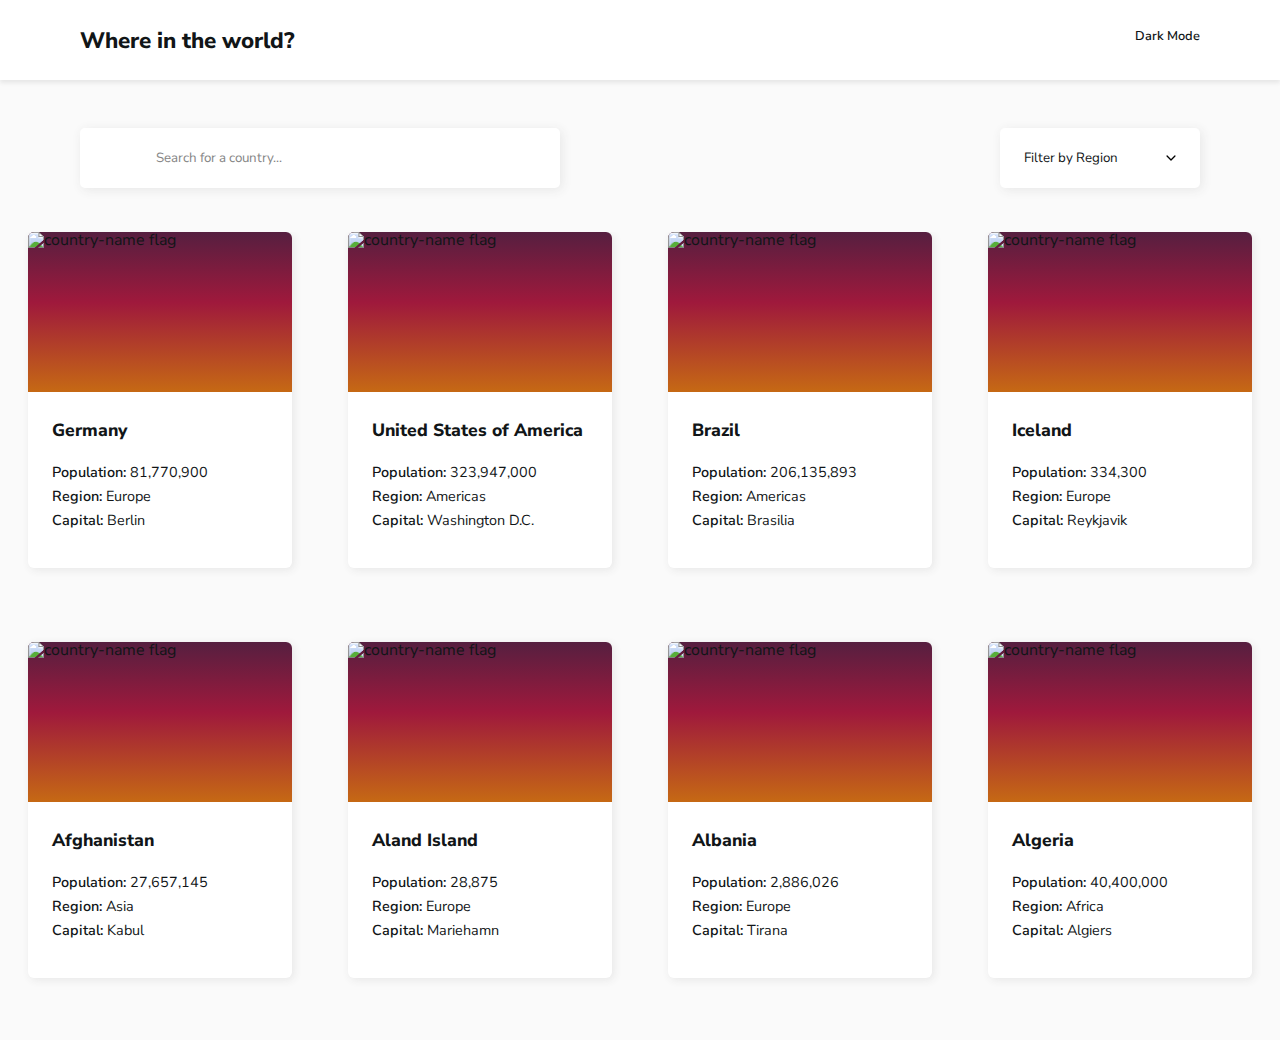
==== commit 22c1b60e: "[CSS] homepage (#3) - css general improvement" ====
--- a/homepage.html
+++ b/homepage.html
@@ -1,210 +1,209 @@
 <!DOCTYPE html>
 <html lang="en">
-    <head>
-        <meta charset="UTF-8" />
-        <meta name="viewport" content="width=device-width, initial-scale=1.0" />
-        <title>Homepage - REST Countries API Challenge</title>
-        <link
-            rel="stylesheet"
-            href="https://use.fontawesome.com/releases/v5.15.1/css/all.css"
-            integrity="sha384-vp86vTRFVJgpjF9jiIGPEEqYqlDwgyBgEF109VFjmqGmIY/Y4HV4d3Gp2irVfcrp"
-            crossorigin="anonymous"
-        />
-        <link rel="stylesheet" href="./css/reset.css" />
-        <link rel="stylesheet" href="./css/homepage.css" />
-    </head>
-    <body>
-        <input type="checkbox" name="theme" id="theme" />
-        <header>
-            <h1>Where in the world?</h1>
-            <span>
-                <label for="theme">
-                    <i class="fas fa-moon"></i>
-                    <i class="far fa-moon"></i>
-                    Dark Mode
-                </label>
-            </span>
-        </header>
-
-        <main>
-            <form class="actions">
-                <fieldset class="actions__search">
-                    <label for="search">
-                        <i class="fas fa-search"></i>
-                    </label>
-                    <input
-                        type="search"
-                        placeholder="Search for a country..."
-                    />
-                </fieldset>
-                <fieldset class="actions__filter">
-                    <select name="region">
-                        <option value="" selected>Filter by Region</option>
-                        <option value="africa">Africa</option>
-                        <option value="america">America</option>
-                        <option value="asia">Asia</option>
-                        <option value="europe">Europe</option>
-                        <option value="oceania">Oceania</option>
-                    </select>
-                </fieldset>
-            </form>
-
-            <section class="countries">
-                <div class="country__container">
-                    <img src="" alt="country-name flag" class="country__flag" />
-                    <div class="country__details">
-                        <h2 class="country__name">Germany</h2>
-                        <ul class="country__info__list">
-                            <li class="country__info population">
-                                <span class="subtitle">Population: </span>
-                                81,770,900
-                            </li>
-                            <li class="country__info region">
-                                <span class="subtitle">Region: </span> Europe
-                            </li>
-                            <li class="country__info capital">
-                                <span class="subtitle">Capital: </span> Berlin
-                            </li>
-                        </ul>
-                    </div>
-                </div>
-
-                <div class="country__container">
-                    <img src="" alt="country-name flag" class="country__flag" />
-                    <div class="country__details">
-                        <h2 class="country__name">United States of America</h2>
-                        <ul class="country__info__list">
-                            <li class="country__info population">
-                                <span class="subtitle">Population: </span>
-                                323,947,000
-                            </li>
-                            <li class="country__info region">
-                                <span class="subtitle">Region: </span> Americas
-                            </li>
-                            <li class="country__info capital">
-                                <span class="subtitle">Capital: </span>
-                                Washington D.C.
-                            </li>
-                        </ul>
-                    </div>
-                </div>
-
-                <div class="country__container">
-                    <img src="" alt="country-name flag" class="country__flag" />
-                    <div class="country__details">
-                        <h2 class="country__name">Brazil</h2>
-                        <ul class="country__info__list">
-                            <li class="country__info population">
-                                <span class="subtitle">Population: </span>
-                                206,135,893
-                            </li>
-                            <li class="country__info region">
-                                <span class="subtitle">Region: </span> Americas
-                            </li>
-                            <li class="country__info capital">
-                                <span class="subtitle">Capital: </span> Brasilia
-                            </li>
-                        </ul>
-                    </div>
-                </div>
-
-                <div class="country__container">
-                    <img src="" alt="country-name flag" class="country__flag" />
-                    <div class="country__details">
-                        <h2 class="country__name">Iceland</h2>
-                        <ul class="country__info__list">
-                            <li class="country__info population">
-                                <span class="subtitle">Population: </span>
-                                334,300
-                            </li>
-                            <li class="country__info region">
-                                <span class="subtitle">Region: </span> Europe
-                            </li>
-                            <li class="country__info capital">
-                                <span class="subtitle">Capital: </span>
-                                Reykjavik
-                            </li>
-                        </ul>
-                    </div>
-                </div>
-
-                <div class="country__container">
-                    <img src="" alt="country-name flag" class="country__flag" />
-                    <div class="country__details">
-                        <h2 class="country__name">Afghanistan</h2>
-                        <ul class="country__info__list">
-                            <li class="country__info population">
-                                <span class="subtitle">Population: </span>
-                                27,657,145
-                            </li>
-                            <li class="country__info region">
-                                <span class="subtitle">Region: </span> Asia
-                            </li>
-                            <li class="country__info capital">
-                                <span class="subtitle">Capital: </span> Kabul
-                            </li>
-                        </ul>
-                    </div>
-                </div>
-
-                <div class="country__container">
-                    <img src="" alt="country-name flag" class="country__flag" />
-                    <div class="country__details">
-                        <h2 class="country__name">Aland Island</h2>
-                        <ul class="country__info__list">
-                            <li class="country__info population">
-                                <span class="subtitle">Population: </span>
-                                28,875
-                            </li>
-                            <li class="country__info region">
-                                <span class="subtitle">Region: </span> Europe
-                            </li>
-                            <li class="country__info capital">
-                                <span class="subtitle">Capital: </span>
-                                Mariehamn
-                            </li>
-                        </ul>
-                    </div>
-                </div>
-
-                <div class="country__container">
-                    <img src="" alt="country-name flag" class="country__flag" />
-                    <div class="country__details">
-                        <h2 class="country__name">Albania</h2>
-                        <ul class="country__info__list">
-                            <li class="country__info population">
-                                <span class="subtitle">Population: </span>
-                                2,886,026
-                            </li>
-                            <li class="country__info region">
-                                <span class="subtitle">Region: </span> Europe
-                            </li>
-                            <li class="country__info capital">
-                                <span class="subtitle">Capital: </span> Tirana
-                            </li>
-                        </ul>
-                    </div>
-                </div>
-
-                <div class="country__container">
-                    <img src="" alt="country-name flag" class="country__flag" />
-                    <div class="country__details">
-                        <h2 class="country__name">Algeria</h2>
-                        <ul class="country__info__list">
-                            <li class="country__info population">
-                                <span class="subtitle">Population: </span>
-                                40,400,000
-                            </li>
-                            <li class="country__info region">
-                                <span class="subtitle">Region: </span> Africa
-                            </li>
-                            <li class="country__info capital">
-                                <span class="subtitle">Capital: </span> Algiers
-                            </li>
-                        </ul>
-                    </div>
-                </div>
-            </section>
-        </main>
-    </body>
+	<head>
+		<meta charset="UTF-8" />
+		<meta name="viewport" content="width=device-width, initial-scale=1.0" />
+		<title>Homepage - REST Countries API Challenge</title>
+		<link
+			rel="stylesheet"
+			href="https://use.fontawesome.com/releases/v5.15.1/css/all.css"
+			integrity="sha384-vp86vTRFVJgpjF9jiIGPEEqYqlDwgyBgEF109VFjmqGmIY/Y4HV4d3Gp2irVfcrp"
+			crossorigin="anonymous"
+		/>
+		<link rel="stylesheet" href="./css/reset.css" />
+		<link rel="stylesheet" href="./css/homepage.css" />
+	</head>
+	<body>
+		<input type="checkbox" name="theme" id="theme" />
+		<div class="theme-container">
+			<div class="header-container">
+				<header>
+					<h1>Where in the world?</h1>
+					<label for="theme">
+						<i class="fas fa-moon"></i>
+						<i class="far fa-moon"></i>
+						Dark Mode
+					</label>
+				</header>
+			</div>
+
+			<main>
+				<form class="actions">
+					<fieldset class="actions__search">
+						<label for="search">
+							<i class="fas fa-search"></i>
+						</label>
+						<input type="search" placeholder="Search for a country..." />
+					</fieldset>
+					<fieldset class="actions__filter">
+						<select name="region">
+							<option value="" selected>Filter by Region</option>
+							<option value="africa">Africa</option>
+							<option value="america">America</option>
+							<option value="asia">Asia</option>
+							<option value="europe">Europe</option>
+							<option value="oceania">Oceania</option>
+						</select>
+					</fieldset>
+				</form>
+
+				<section class="countries">
+					<div class="country__container">
+						<img src="" alt="country-name flag" class="country__flag" />
+						<div class="country__details">
+							<h2 class="country__name">Germany</h2>
+							<ul class="country__info__list">
+								<li class="country__info population">
+									<span class="subtitle">Population: </span>
+									81,770,900
+								</li>
+								<li class="country__info region">
+									<span class="subtitle">Region: </span> Europe
+								</li>
+								<li class="country__info capital">
+									<span class="subtitle">Capital: </span> Berlin
+								</li>
+							</ul>
+						</div>
+					</div>
+
+					<div class="country__container">
+						<img src="" alt="country-name flag" class="country__flag" />
+						<div class="country__details">
+							<h2 class="country__name">United States of America</h2>
+							<ul class="country__info__list">
+								<li class="country__info population">
+									<span class="subtitle">Population: </span>
+									323,947,000
+								</li>
+								<li class="country__info region">
+									<span class="subtitle">Region: </span> Americas
+								</li>
+								<li class="country__info capital">
+									<span class="subtitle">Capital: </span>
+									Washington D.C.
+								</li>
+							</ul>
+						</div>
+					</div>
+
+					<div class="country__container">
+						<img src="" alt="country-name flag" class="country__flag" />
+						<div class="country__details">
+							<h2 class="country__name">Brazil</h2>
+							<ul class="country__info__list">
+								<li class="country__info population">
+									<span class="subtitle">Population: </span>
+									206,135,893
+								</li>
+								<li class="country__info region">
+									<span class="subtitle">Region: </span> Americas
+								</li>
+								<li class="country__info capital">
+									<span class="subtitle">Capital: </span> Brasilia
+								</li>
+							</ul>
+						</div>
+					</div>
+
+					<div class="country__container">
+						<img src="" alt="country-name flag" class="country__flag" />
+						<div class="country__details">
+							<h2 class="country__name">Iceland</h2>
+							<ul class="country__info__list">
+								<li class="country__info population">
+									<span class="subtitle">Population: </span>
+									334,300
+								</li>
+								<li class="country__info region">
+									<span class="subtitle">Region: </span> Europe
+								</li>
+								<li class="country__info capital">
+									<span class="subtitle">Capital: </span>
+									Reykjavik
+								</li>
+							</ul>
+						</div>
+					</div>
+
+					<div class="country__container">
+						<img src="" alt="country-name flag" class="country__flag" />
+						<div class="country__details">
+							<h2 class="country__name">Afghanistan</h2>
+							<ul class="country__info__list">
+								<li class="country__info population">
+									<span class="subtitle">Population: </span>
+									27,657,145
+								</li>
+								<li class="country__info region">
+									<span class="subtitle">Region: </span> Asia
+								</li>
+								<li class="country__info capital">
+									<span class="subtitle">Capital: </span> Kabul
+								</li>
+							</ul>
+						</div>
+					</div>
+
+					<div class="country__container">
+						<img src="" alt="country-name flag" class="country__flag" />
+						<div class="country__details">
+							<h2 class="country__name">Aland Island</h2>
+							<ul class="country__info__list">
+								<li class="country__info population">
+									<span class="subtitle">Population: </span>
+									28,875
+								</li>
+								<li class="country__info region">
+									<span class="subtitle">Region: </span> Europe
+								</li>
+								<li class="country__info capital">
+									<span class="subtitle">Capital: </span>
+									Mariehamn
+								</li>
+							</ul>
+						</div>
+					</div>
+
+					<div class="country__container">
+						<img src="" alt="country-name flag" class="country__flag" />
+						<div class="country__details">
+							<h2 class="country__name">Albania</h2>
+							<ul class="country__info__list">
+								<li class="country__info population">
+									<span class="subtitle">Population: </span>
+									2,886,026
+								</li>
+								<li class="country__info region">
+									<span class="subtitle">Region: </span> Europe
+								</li>
+								<li class="country__info capital">
+									<span class="subtitle">Capital: </span> Tirana
+								</li>
+							</ul>
+						</div>
+					</div>
+
+					<div class="country__container">
+						<img src="" alt="country-name flag" class="country__flag" />
+						<div class="country__details">
+							<h2 class="country__name">Algeria</h2>
+							<ul class="country__info__list">
+								<li class="country__info population">
+									<span class="subtitle">Population: </span>
+									40,400,000
+								</li>
+								<li class="country__info region">
+									<span class="subtitle">Region: </span> Africa
+								</li>
+								<li class="country__info capital">
+									<span class="subtitle">Capital: </span> Algiers
+								</li>
+							</ul>
+						</div>
+					</div>
+				</section>
+			</main>
+		</div>
+	</body>
 </html>
--- a/css/homepage.css
+++ b/css/homepage.css
@@ -1,251 +1,271 @@
 @import url("https://fonts.googleapis.com/css2?family=Nunito+Sans:wght@300;600;800&display=swap");
 
-/* ----- COLORS ----- */
+/* ----- VARIABLES ----- */
 :root {
-    --light-mode-elements: hsl(0, 0%, 100%);
-    --light-mode-background: hsl(0, 0%, 98%);
-    --light-mode-text: hsl(200, 15%, 8%);
-    --light-mode-input: hsl(0, 0%, 52%);
-    --light-shadow: #e7e7e7;
-    --dark-mode-elements: hsl(209, 23%, 22%);
-    --dark-mode-background: hsl(207, 26%, 17%);
-    --dark-mode-text: hsl(0, 0%, 100%);
-    --dark-shadow: #17171745;
+	--light-mode-elements: hsl(0, 0%, 100%);
+	--light-mode-background: hsl(0, 0%, 98%);
+	--light-mode-text: hsl(200, 15%, 8%);
+	--light-mode-input: hsl(0, 0%, 52%);
+	--light-shadow: #e7e7e7;
+
+	--dark-mode-elements: hsl(209, 23%, 22%);
+	--dark-mode-background: hsl(207, 26%, 17%);
+	--dark-mode-text: hsl(0, 0%, 100%);
+	--dark-shadow: #17171745;
+}
+
+/* LIGHTMODE (default) */
+.theme-container {
+	--elements: var(--light-mode-elements);
+	--background: var(--light-mode-background);
+	--text: var(--light-mode-text);
+	--input: var(--light-mode-input);
+	--shadow: var(--light-shadow);
 }
 
 /* ----- GENERAL ----- */
 body {
-    font-family: "Nunito Sans", sans-serif;
-    background-color: var(--light-mode-background);
+	font-family: "Nunito Sans", sans-serif;
+	background-color: var(--background);
 }
 #theme {
-    display: none;
+	display: none;
+}
+.header-container,
+main {
+	display: flex;
+	justify-content: center;
+	margin: 0 auto;
+	width: 100vw;
 }
 
 /* ----- HEADER ----- */
+.header-container {
+	position: fixed;
+	z-index: 2;
+	background-color: var(--elements);
+	height: 5rem;
+	box-shadow: 0px 3px 4px var(--shadow);
+}
 header {
-    display: flex;
-    justify-content: space-between;
-    height: 80px;
-    margin: auto;
-    background-color: var(--light-mode-elements);
-    color: var(--light-mode-text);
-    box-shadow: 0px 3px 4px var(--light-shadow);
+	display: flex;
+	justify-content: space-between;
+	width: 100%;
+	height: 5rem;
+	margin: auto;
+	background-color: var(--elements);
+	color: var(--text);
 }
 header h1 {
-    padding: 34px 0 0 16px;
-    font-size: 1rem;
-    font-weight: 800;
-}
-header span {
-    padding: 34px 16px 0 0;
+	padding: 2.25rem 0 0 1rem;
+	font-size: 0.9rem;
+	font-weight: 800;
 }
 header i {
-    margin-right: 5px;
+	margin-right: 0.3rem;
+	transform: rotate(-20deg);
 }
 header .fas {
-    display: none;
+	display: none;
 }
 header label {
-    cursor: pointer;
-    font-weight: normal;
+	display: block;
+	cursor: pointer;
+	font-size: 0.8rem;
+	font-weight: normal;
+	padding: 2.25rem 1rem 0 0;
 }
 @media screen and (min-width: 768px) {
-    header {
-        max-width: 1440px;
-    }
-    header h1 {
-        padding: 30px 0 0 80px;
-        font-size: 1.3rem;
-    }
-    header span {
-        padding: 30px 80px 0 0;
-    }
-    header label {
-        font-weight: 600;
-    }
+	header {
+		max-width: 90rem;
+	}
+	header h1 {
+		font-size: 1.4rem;
+		padding: 1.9rem 0 0 5rem;
+	}
+	header label {
+		font-weight: 600;
+		padding: 1.9rem 5rem 0 0;
+	}
 }
 
 /* ----- MAIN ----- */
 main {
-    color: var(--light-mode-text);
-    min-height: 100vh;
-    max-width: 1440px;
-    margin: auto;
-    padding-bottom: 30px;
-}
+	position: relative;
+	padding-top: 5rem;
+	padding-bottom: 1.9rem;
+	background: var(--background);
+	color: var(--text);
+}
+
 .actions {
-    display: flex;
-    flex-direction: column;
-    justify-content: space-between;
-    height: 150px;
-    color: var(--light-mode-input);
-    padding: 0 16px;
+	position: fixed;
+	z-index: 1;
+	display: flex;
+	flex-direction: column;
+	justify-content: space-between;
+	height: 9.5rem;
+	width: -webkit-fill-available;
+	background: var(--background);
+	color: var(--input);
+	padding: 0 1rem 2rem 1rem;
 }
 .actions__search {
-    position: relative;
-    padding: 24px 0;
+	position: relative;
+	padding: 1.5rem 0;
 }
 .actions__search label {
-    position: absolute;
-    top: 40px;
-    left: 36px;
-    font-size: 1rem;
+	position: absolute;
+	top: 2.5rem;
+	left: 2.25rem;
+	font-size: 1rem;
 }
 .actions__search input,
 .actions__filter select {
-    border: none;
-    height: 48px;
-    box-shadow: 2px 2px 11px var(--light-shadow);
-    border-radius: 5px;
+	border: none;
+	height: 3rem;
+	box-shadow: 2px 2px 11px var(--shadow);
+	border-radius: 5px;
+	font-family: "Nunito Sans", sans-serif;
 }
 .actions__search input {
-    width: 100%;
-    max-width: 480px;
-    padding: 0 20px 0 75px;
+	width: 100%;
+	max-width: 30rem;
+	padding: 0 1.25rem 0 4.75rem;
+	background-color: var(--elements);
+	color: var(--input);
 }
 .actions__search input::placeholder {
-    color: var(--light-mode-input);
+	color: var(--input);
 }
 .actions__filter select {
-    width: 200px;
-    padding-left: 25px;
-    padding-right: 20px;
-    outline: none;
-    appearance: none; /* Remove default arrow */
-    background: url(../images/chevron-down-outline.svg) 88% / 7% no-repeat;
-    color: var(--light-mode-text);
+	width: 12.5rem;
+	padding-left: 1.5rem;
+	padding-right: 1.25rem;
+	outline: none;
+	appearance: none; /* Remove default arrow */
+	background: url(../images/chevron-down-outline.svg) 88% / 7% no-repeat;
+	background-color: var(--elements);
+	color: var(--text);
 }
 
 .actions__filter select::-ms-expand {
-    display: none; /* Hide the default arrow in Internet Explorer 10 and Internet Explorer 11 */
+	display: none; /* Hide the default arrow in Internet Explorer 10 and Internet Explorer 11 */
 }
 
 .countries {
-    margin: 32px auto;
-    height: 100%;
-    display: grid;
-    grid-template-columns: 1fr;
-    grid-template-rows: auto;
-    justify-items: center;
-    row-gap: 40px;
+	z-index: 0;
+	margin: 11.25rem auto 2rem auto;
+	height: 100%;
+	display: grid;
+	grid-template-columns: 1fr;
+	grid-template-rows: auto;
+	justify-items: center;
+	row-gap: 2.5rem;
 }
 .country__container {
-    height: 336px;
-    width: 264px;
-    border-radius: 6px;
-    background-color: var(--light-mode-elements);
-    box-shadow: 2px 2px 9px var(--light-shadow);
-    display: flex;
-    flex-direction: column;
+	height: 21rem;
+	width: 16.5rem;
+	border-radius: 6px;
+	background-color: var(--elements);
+	box-shadow: 2px 2px 9px var(--shadow);
+	display: flex;
+	flex-direction: column;
 }
 .country__flag {
-    background: linear-gradient(#561f40 0%, #9f193c 44%, #c66914 100%);
-    height: 160px;
-    border-radius: 6px 6px 0 0;
-    margin-bottom: 30px;
+	background: linear-gradient(#561f40 0%, #9f193c 44%, #c66914 100%);
+	height: 10rem;
+	border-radius: 6px 6px 0 0;
 }
 .country__details {
-    height: 176px;
-    padding: 0 25px;
+	height: 11rem;
+	padding: 0 1.5rem;
 }
 .country__name {
-    font-size: 1.1rem;
-    font-weight: 800;
+	margin-top: 1.9rem;
+	font-size: 1.1rem;
+	font-weight: 800;
 }
 .country__info__list {
-    margin-top: 20px;
-    line-height: 24px;
-    font-size: 0.9rem;
+	margin-top: 1.25rem;
+	line-height: 1.5rem;
+	font-size: 0.9rem;
 }
 .subtitle {
-    font-weight: 600;
+	font-weight: 600;
 }
 
 @media screen and (min-width: 768px) {
-    .countries {
-        grid-template-columns: repeat(2, 1fr);
-    }
+	main {
+		min-height: 100vh;
+	}
+	.countries {
+		grid-template-columns: repeat(2, 1fr);
+		column-gap: 4.6rem;
+	}
 }
 @media screen and (min-width: 980px) {
-    .actions {
-        flex-direction: row;
-        padding: 0;
-    }
-    .actions__search {
-        padding: 48px 0 48px 80px;
-    }
-    .actions__search label {
-        top: 69px;
-        left: 110px;
-        font-size: 1.2rem;
-    }
-    .actions__search input,
-    .actions__filter select {
-        height: 60px;
-    }
-    .actions__search input {
-        width: 480px;
-    }
-    .actions__filter {
-        padding: 48px 80px 48px 0;
-    }
-    .countries {
-        margin: 0 80px;
-        grid-template-columns: repeat(3, 1fr);
-        column-gap: auto;
-        row-gap: 75px;
-    }
+	.actions {
+		max-width: 90rem;
+		margin: auto;
+		flex-direction: row;
+		padding: 0;
+	}
+	.actions__search {
+		padding: 3rem 0 3rem 5rem;
+	}
+	.actions__search label {
+		top: 4.25rem;
+		left: 7rem;
+		font-size: 1.2rem;
+	}
+	.actions__search input,
+	.actions__filter select {
+		height: 3.75rem;
+	}
+	.actions__search input {
+		width: 30rem;
+	}
+	.actions__filter {
+		padding: 3rem 5rem 3rem 0;
+	}
+	.countries {
+		margin: 9.5rem 5rem 2rem 5rem;
+		grid-template-columns: repeat(3, 1fr);
+		row-gap: 4.6rem;
+	}
 }
 @media screen and (min-width: 1260px) {
-    .countries {
-        grid-template-columns: repeat(4, 1fr);
-    }
+	.countries {
+		grid-template-columns: repeat(4, 1fr);
+		column-gap: 3.5rem;
+	}
 }
 @media screen and (min-width: 1440px) {
-    .countries {
-        column-gap: 74px;
-    }
+	.countries {
+		max-width: 90rem;
+		column-gap: 4.6rem;
+	}
 }
 
 /* -------------------- */
 /* ----- DARKMODE ----- */
 /* -------------------- */
-#theme:checked ~ header,
-#theme:checked ~ main,
-#theme:checked ~ main .actions,
-#theme:checked ~ main input::placeholder,
-#theme:checked ~ main input,
-#theme:checked ~ main select {
-    color: var(--dark-mode-text);
-}
-#theme:checked ~ header,
-#theme:checked ~ main input,
-#theme:checked ~ main select,
-#theme:checked ~ main .country__container {
-    background-color: var(--dark-mode-elements);
-}
-
-#theme:checked ~ header .fas {
-    display: inline-block;
-}
-#theme:checked ~ header .far {
-    display: none;
-}
-#theme:checked ~ header {
-    box-shadow: 0px 3px 4px var(--dark-shadow);
-}
-
-#theme:checked ~ main {
-    background-color: var(--dark-mode-background);
-    box-shadow: inset 0px 3px 11px var(--dark-shadow);
-}
-#theme:checked ~ main input,
-#theme:checked ~ main select,
-#theme:checked ~ main .country__container {
-    box-shadow: 2px 2px 10px 1px var(--dark-shadow);
-}
-#theme:checked ~ main .actions__filter select {
-    background: url(../images/chevron-down-outline-white.svg) 88% / 7% no-repeat;
-    background-color: var(--dark-mode-elements);
-}
+#theme:checked ~ .theme-container {
+	--elements: var(--dark-mode-elements);
+	--background: var(--dark-mode-background);
+	--text: var(--dark-mode-text);
+	--input: var(--dark-mode-input);
+	--shadow: var(--dark-shadow);
+}
+#theme:checked ~ .theme-container .fas {
+	display: inline-block;
+}
+#theme:checked ~ .theme-container .far {
+	display: none;
+}
+#theme:checked ~ .theme-container select {
+	/* change dropdown arrow color */
+	background: url(../images/chevron-down-outline-white.svg) 88% / 7% no-repeat;
+	background-color: var(--elements);
+}
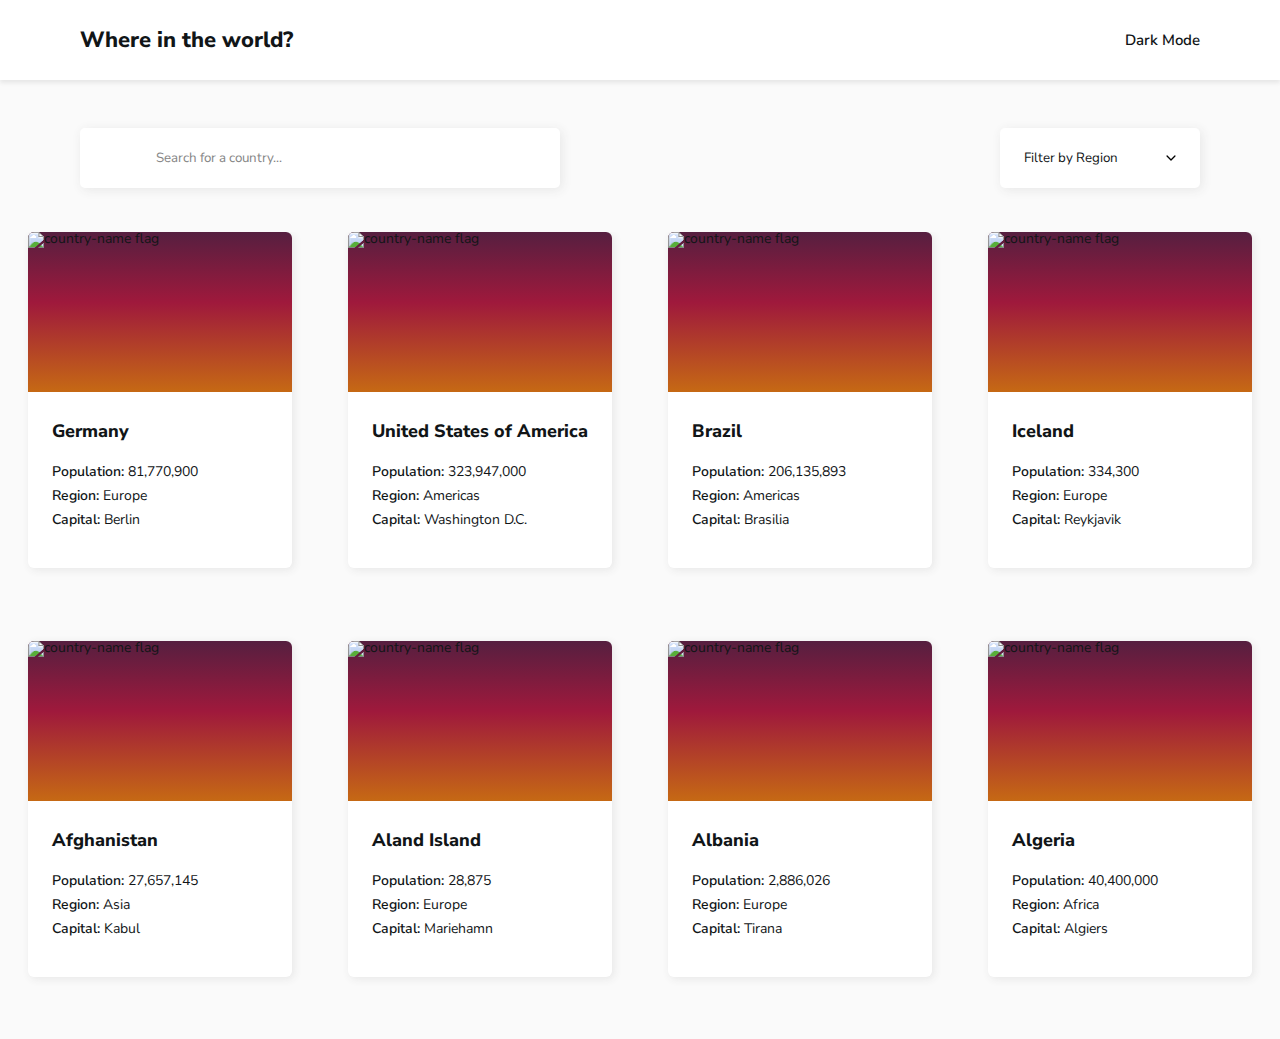
==== commit bf760b99: "[JS] darkmode local storage (#11) - Store darkmode status in local storage" ====
--- a/homepage.html
+++ b/homepage.html
@@ -205,5 +205,6 @@
 				</section>
 			</main>
 		</div>
+		<script src="js/index.js"></script>
 	</body>
 </html>
--- a/css/homepage.css
+++ b/css/homepage.css
@@ -35,7 +35,6 @@
 main {
 	display: flex;
 	justify-content: center;
-	margin: 0 auto;
 	width: 100vw;
 }
 
@@ -44,25 +43,25 @@
 	position: fixed;
 	z-index: 2;
 	background-color: var(--elements);
-	height: 5rem;
 	box-shadow: 0px 3px 4px var(--shadow);
 }
 header {
 	display: flex;
 	justify-content: space-between;
 	width: 100%;
-	height: 5rem;
+	height: 8rem;
 	margin: auto;
+	padding: 0 1.6rem;
 	background-color: var(--elements);
 	color: var(--text);
 }
 header h1 {
-	padding: 2.25rem 0 0 1rem;
-	font-size: 0.9rem;
+	align-self: center;
+	font-size: 1.6rem;
 	font-weight: 800;
 }
 header i {
-	margin-right: 0.3rem;
+	margin-right: 0.5rem;
 	transform: rotate(-20deg);
 }
 header .fas {
@@ -71,29 +70,30 @@
 header label {
 	display: block;
 	cursor: pointer;
-	font-size: 0.8rem;
+	font-size: 1.3rem;
 	font-weight: normal;
-	padding: 2.25rem 1rem 0 0;
+	align-self: center;
 }
 @media screen and (min-width: 768px) {
 	header {
-		max-width: 90rem;
+		max-width: 128rem;
+		padding: 0 8rem;
 	}
 	header h1 {
-		font-size: 1.4rem;
-		padding: 1.9rem 0 0 5rem;
+		font-size: 2.2rem;
 	}
 	header label {
+		font-size: 1.5rem;
 		font-weight: 600;
-		padding: 1.9rem 5rem 0 0;
+		align-self: center;
 	}
 }
 
 /* ----- MAIN ----- */
 main {
 	position: relative;
-	padding-top: 5rem;
-	padding-bottom: 1.9rem;
+	padding-top: 8rem;
+	padding-bottom: 3rem;
 	background: var(--background);
 	color: var(--text);
 }
@@ -104,34 +104,34 @@
 	display: flex;
 	flex-direction: column;
 	justify-content: space-between;
-	height: 9.5rem;
+	height: 15.2rem;
 	width: -webkit-fill-available;
 	background: var(--background);
 	color: var(--input);
-	padding: 0 1rem 2rem 1rem;
+	padding: 0 1.6rem 3.2rem 1.6rem;
 }
 .actions__search {
 	position: relative;
-	padding: 1.5rem 0;
+	padding: 2.4rem 0;
 }
 .actions__search label {
 	position: absolute;
-	top: 2.5rem;
-	left: 2.25rem;
-	font-size: 1rem;
+	top: 4rem;
+	left: 3.6rem;
+	font-size: 1.6rem;
 }
 .actions__search input,
 .actions__filter select {
 	border: none;
-	height: 3rem;
+	height: 4.8rem;
 	box-shadow: 2px 2px 11px var(--shadow);
 	border-radius: 5px;
 	font-family: "Nunito Sans", sans-serif;
 }
 .actions__search input {
 	width: 100%;
-	max-width: 30rem;
-	padding: 0 1.25rem 0 4.75rem;
+	max-width: 48rem;
+	padding: 0 2rem 0 7.6rem;
 	background-color: var(--elements);
 	color: var(--input);
 }
@@ -139,9 +139,9 @@
 	color: var(--input);
 }
 .actions__filter select {
-	width: 12.5rem;
-	padding-left: 1.5rem;
-	padding-right: 1.25rem;
+	width: 20rem;
+	padding-left: 2.4rem;
+	padding-right: 2rem;
 	outline: none;
 	appearance: none; /* Remove default arrow */
 	background: url(../images/chevron-down-outline.svg) 88% / 7% no-repeat;
@@ -155,17 +155,17 @@
 
 .countries {
 	z-index: 0;
-	margin: 11.25rem auto 2rem auto;
+	margin: 18rem auto 3.2rem auto;
 	height: 100%;
 	display: grid;
 	grid-template-columns: 1fr;
 	grid-template-rows: auto;
 	justify-items: center;
-	row-gap: 2.5rem;
+	row-gap: 4rem;
 }
 .country__container {
-	height: 21rem;
-	width: 16.5rem;
+	height: 33.6rem;
+	width: 26.4rem;
 	border-radius: 6px;
 	background-color: var(--elements);
 	box-shadow: 2px 2px 9px var(--shadow);
@@ -174,22 +174,21 @@
 }
 .country__flag {
 	background: linear-gradient(#561f40 0%, #9f193c 44%, #c66914 100%);
-	height: 10rem;
+	height: 16rem;
 	border-radius: 6px 6px 0 0;
 }
 .country__details {
-	height: 11rem;
-	padding: 0 1.5rem;
+	height: 17.6rem;
+	padding: 0 2.4rem;
 }
 .country__name {
-	margin-top: 1.9rem;
-	font-size: 1.1rem;
+	margin-top: 3rem;
+	font-size: 1.8rem;
 	font-weight: 800;
 }
 .country__info__list {
-	margin-top: 1.25rem;
-	line-height: 1.5rem;
-	font-size: 0.9rem;
+	margin-top: 2rem;
+	line-height: 2.4rem;
 }
 .subtitle {
 	font-weight: 600;
@@ -199,52 +198,55 @@
 	main {
 		min-height: 100vh;
 	}
+	.actions {
+		padding: 0 8rem;
+	}
 	.countries {
 		grid-template-columns: repeat(2, 1fr);
-		column-gap: 4.6rem;
+		column-gap: 7.3rem;
 	}
 }
 @media screen and (min-width: 980px) {
 	.actions {
-		max-width: 90rem;
+		max-width: 144rem;
 		margin: auto;
 		flex-direction: row;
 		padding: 0;
 	}
 	.actions__search {
-		padding: 3rem 0 3rem 5rem;
+		padding: 4.8rem 0 4.8rem 8rem;
 	}
 	.actions__search label {
-		top: 4.25rem;
-		left: 7rem;
-		font-size: 1.2rem;
+		top: 6.8rem;
+		left: 11.2rem;
+		font-size: 1.9rem;
 	}
 	.actions__search input,
 	.actions__filter select {
-		height: 3.75rem;
+		height: 6rem;
 	}
 	.actions__search input {
-		width: 30rem;
+		width: 48rem;
 	}
 	.actions__filter {
-		padding: 3rem 5rem 3rem 0;
-	}
-	.countries {
-		margin: 9.5rem 5rem 2rem 5rem;
+		padding: 4.8rem 8rem 4.8rem 0;
+	}
+	.countries {
+		margin: 15.2rem 8rem 3.2rem 8rem;
 		grid-template-columns: repeat(3, 1fr);
-		row-gap: 4.6rem;
+		row-gap: 7.3rem;
 	}
 }
 @media screen and (min-width: 1260px) {
 	.countries {
 		grid-template-columns: repeat(4, 1fr);
-		column-gap: 3.5rem;
+		column-gap: 5.6rem;
 	}
 }
 @media screen and (min-width: 1440px) {
 	.countries {
-		max-width: 90rem;
-		column-gap: 4.6rem;
+		max-width: 144rem;
+		column-gap: 7.3rem;
 	}
 }
 
